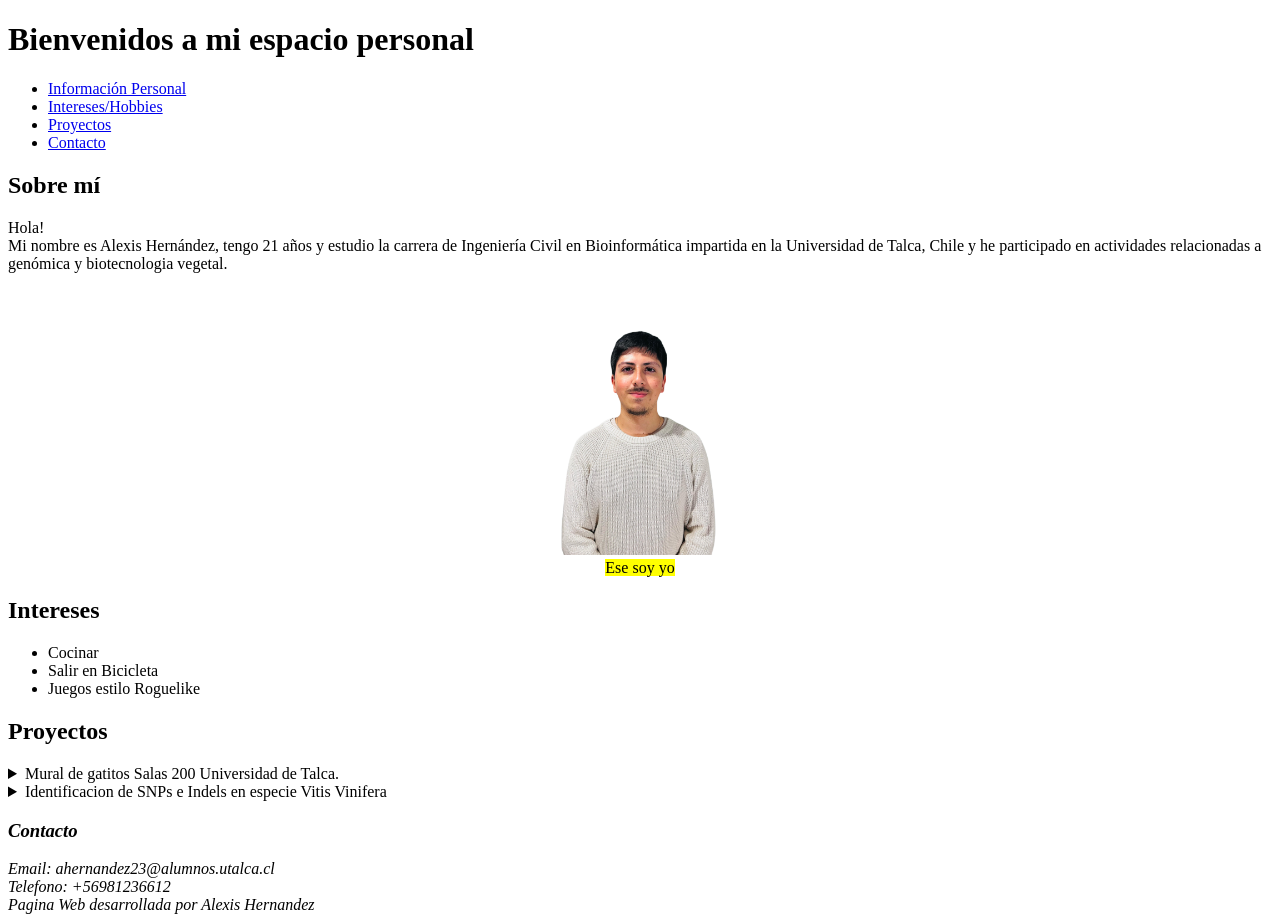
==== index.html @ 67e651df "Se añaden archivosde video y audio, ademas de renombrar el html" ====
<!--Laboratorio 1-->
<!DOCTYPE html>
<html>

<head>
    <meta charset="UTF-8">
    <TItle>Alexis Hernandez - 2023430003</TItle>
</head>

<body>
    <header>
        <h1>Bienvenidos a mi espacio personal</h1>
        <nav>
            <ul>
                <li><a href="#info_personal">Información Personal</a></li>
                <li><a href="#intereses">Intereses/Hobbies</a></li>
                <li><a href="#proyectos">Proyectos</a></li>
                <li><a href="#contacto">Contacto</a></li>
            </ul>
        </nav>
    </header>
    
    <main>
        <article>
            <section id="info_personal">
                <h2>Sobre mí</h2>
                <p>
                    Hola! <br>
                    Mi nombre es Alexis Hernández, tengo 21 años y estudio la carrera de Ingeniería Civil en Bioinformática impartida en la Universidad de Talca, Chile y he participado en actividades relacionadas a genómica y biotecnologia vegetal.

                </p>
                <div style="text-align: center"> 
                    <figure>
                        <img src="images/IMG-20250427-WA0014.jpg" width="200">
                        <figcaption><mark>Ese soy yo</mark></figcaption>
                    </figure>
                </div>            
            </section>

            <section id="intereses">
                <h2>Intereses</h2>

                <ul>
                    <li>Cocinar</li>
                    <li>Salir en Bicicleta</li>
                    <li>Juegos estilo Roguelike</li>
                </ul>

            </section>

            <section id="proyectos">
                <h2>Proyectos</h2>
                <details>
                    <summary>Mural de gatitos Salas 200 Universidad de Talca.</summary>
                    <p>
                        Corresponde a un proyecto socio-científico de colaboración múltiple incluyendo ramas de la ciencia para llevarlo a cabo.
                        <table>
                            <tr>
                                <td>
                                    <figure>
                                        <img src="images/gatitos1.jpeg" width="200">
                                        <figcaption>Mural de Gatos - <time datetime="2025-09-09">Septiembre 2025</time>
                                        </figcaption>
                                    </figure>
                                </td>
                                <td>
                                    <figure>
                                        <img src="" width="200">
                                        <figcaption>Mural de Gatos - <time datetime="2026-03-26">Marzo 2026</time></figcaption>
                                    </figure>
                                </td>
                            </tr>
                        </table>
                    </p>
                </details>

                <details>
                    <summary>Identificacion de SNPs e Indels en especie Vitis Vinifera</summary>
                    
                    <p> Realicé mi pratica sobre identificación de SNPs e Indels asociados a una ruta biosintetica de fenilpropanoides para mejoramiento genético. <br>
                        Progreso del proyecto:
                        <progress value="85" max="100">85%</progress>
                        <span>85% Completado</span>
                    </p>
        <!-- Los elementos video Y audio no tienen soporte a texto alternativo, la solucion mas simple es agregar un parrafo <p> dentro del elemento-->
                        <video controls width="200">
                            <source src="videos/TEM MOLÉCULAS!!!.mp4" type="video/mp4"> 
                            <p>MOLECULAS MOLECULAS</p>
                        </video>
                        <audio controls>
                            <source src="audios/Groove Battle.mp3" type="audio/mp3" >
                            <p>Tom Morello groove battle</p>
                        </audio>
                </details>
                    
            </section>
        </article>
    </main>
    <footer>
        <address id="contacto">
            <h3>Contacto</h3>
            Email: ahernandez23@alumnos.utalca.cl <br>
            Telefono: +56981236612 <br>
            Pagina Web desarrollada por Alexis Hernandez
        </address>
    </footer>
</body>
</html>
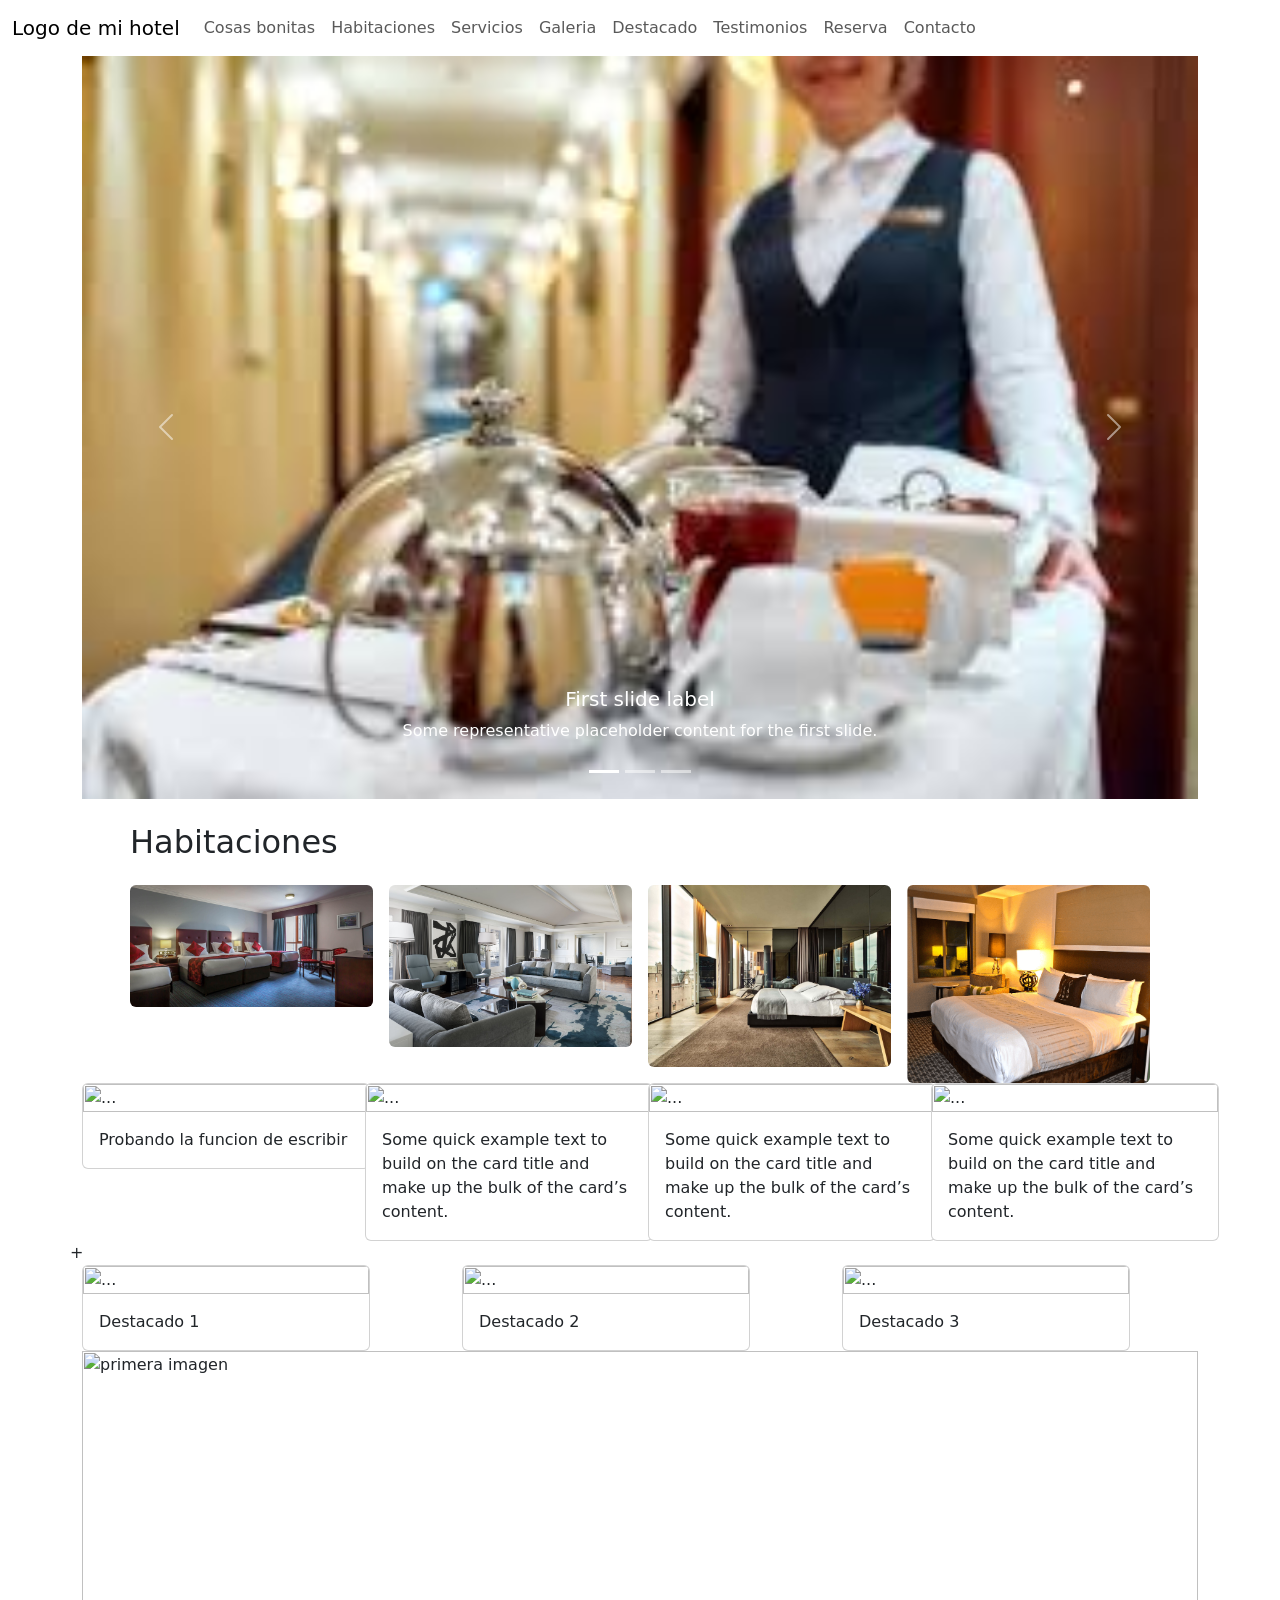
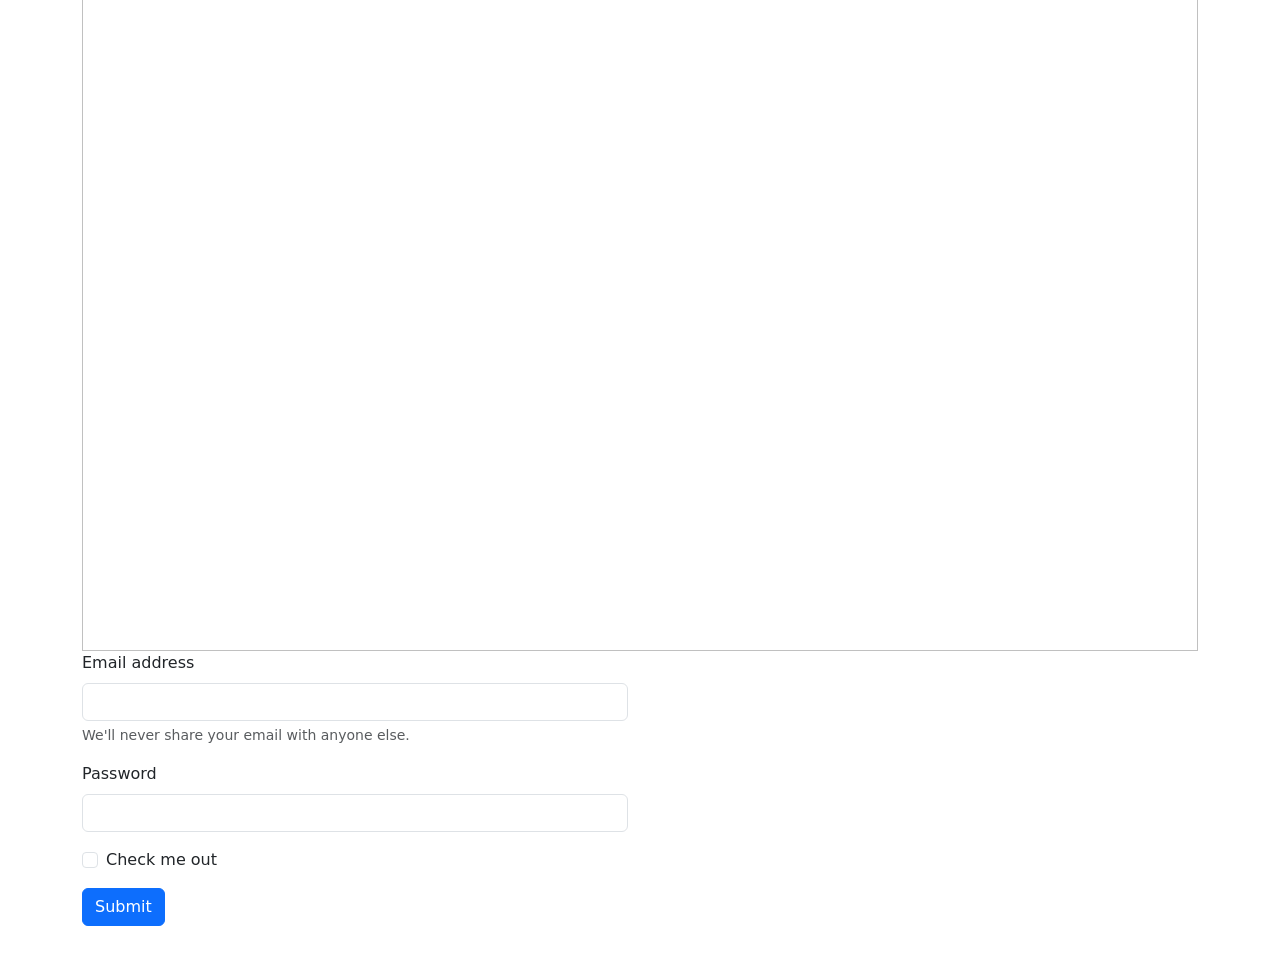
==== commit 888161c1: "se crea el index y adelanto del trabajo" ====
--- a/index.html
+++ b/index.html
@@ -1,108 +1,294 @@
-<!--Laboratorio 1-->
-<!DOCTYPE html>
-<html>
-
+<html lang="en">
 <head>
     <meta charset="UTF-8">
-    <TItle>Alexis Hernandez - 2023430003</TItle>
+    <meta name="viewport" content="width=device-width, initial-scale=1.0">
+    <title>Reserva aqui en ******</title>
+    <link href="https://cdn.jsdelivr.net/npm/bootstrap@5.3.8/dist/css/bootstrap.min.css" rel="stylesheet" integrity="sha384-sRIl4kxILFvY47J16cr9ZwB07vP4J8+LH7qKQnuqkuIAvNWLzeN8tE5YBujZqJLB" crossorigin="anonymous">
+    <!--HACER MI ESTILO CSS AQUI-->
+    <style>  </style>
 </head>
-
 <body>
-    <header>
-        <h1>Bienvenidos a mi espacio personal</h1>
-        <nav>
-            <ul>
-                <li><a href="#info_personal">Información Personal</a></li>
-                <li><a href="#intereses">Intereses/Hobbies</a></li>
-                <li><a href="#proyectos">Proyectos</a></li>
-                <li><a href="#contacto">Contacto</a></li>
-            </ul>
-        </nav>
-    </header>
+    <div class="container-fluid">
+            <!--NavBar-->
+        <div class="row">
+            <nav class="navbar navbar-expand-lg">
+            <div class="container-fluid">
+                <a href="#" class="navbar-brand">Logo de mi hotel</a>
+                <button class="navbar-toggler" data-bs-target="#navbar_collapse" data-bs-toggle="collapse">
+                    <span class="navbar-toggler-icon"></span>
+                </button>
+                <div class="collapse navbar-collapse" id="navbar_collapse">
+                    <div class="navbar-nav">
+                        <a href="#" class="nav-link">Cosas bonitas</a>
+                        <a href="#" class="nav-link">Habitaciones</a>
+                        <a href="#" class="nav-link">Servicios</a>
+                        <a href="#" class="nav-link">Galeria</a>
+                        <a href="#" class="nav-link">Destacado</a>
+                        <a href="#" class="nav-link">Testimonios</a>
+                        <a href="#" class="nav-link">Reserva</a>
+                        <a href="#" class="nav-link">Contacto</a>
+                    </div>
+                </div>
+            </div>
+            </nav>
+        </div>
+    </div>    
+    <!-- Carousel  SE DEBE MODIFICAR LO DE ADENTRO-->
+    <div class="container">
+        <div id="carouselExampleCaptions" class="carousel slide">
+            <div class="carousel-indicators">
+                <button type="button" data-bs-target="#carouselExampleCaptions" data-bs-slide-to="0" class="active" aria-current="true" aria-label="Slide 1"></button>
+                <button type="button" data-bs-target="#carouselExampleCaptions" data-bs-slide-to="1" aria-label="Slide 2"></button>
+                <button type="button" data-bs-target="#carouselExampleCaptions" data-bs-slide-to="2" aria-label="Slide 3"></button>
+            </div>
+            <div class="carousel-inner">
+                <div class="carousel-item active">
+                <img src="images/carousel1.jpg" class="d-block w-100" alt="primera imagen">
+                <div class="carousel-caption d-none d-md-block">
+                    <h5>First slide label</h5>
+                    <p>Some representative placeholder content for the first slide.</p>
+                </div>
+                </div>
+                <div class="carousel-item">
+                <img src="images/carousel2.jpg" class="d-block w-100" alt="segunda imagen">
+                <div class="carousel-caption d-none d-md-block">
+                    <h5>Second slide label</h5>
+                    <p>Some representative placeholder content for the second slide.</p>
+                </div>
+                </div>
+                <div class="carousel-item">
+                <img src="images/carousel3.jpg" class="d-block w-100" alt="tercera imagen">
+                <div class="carousel-caption d-none d-md-block">
+                    <h5>Third slide label</h5>
+                    <p>Some representative placeholder content for the third slide.</p>
+                </div>
+                </div>
+            </div>
+            <button class="carousel-control-prev" type="button" data-bs-target="#carouselExampleCaptions" data-bs-slide="prev">
+                <span class="carousel-control-prev-icon" aria-hidden="true"></span>
+                <span class="visually-hidden">Previous</span>
+            </button>
+            <button class="carousel-control-next" type="button" data-bs-target="#carouselExampleCaptions" data-bs-slide="next">
+                <span class="carousel-control-next-icon" aria-hidden="true"></span>
+                <span class="visually-hidden">Next</span>
+            </button>
+        </div>
+    </div>
+    <!--CARRRUSEL-->
+
+    <!--Habitaciones-->
+    <div class="container">
+        <div class="row mt-4 px-5">
+            <div class="col-12">
+                <div class="mb-4">
+                    <h2>Habitaciones</h2>
+                </div>
+                <!--CADA IMAGEN SE SOMBREARÁ Y APARECERÁ UNA DESCRIPCION DE LA HABITACION JUNTO CON EL BOTON-->
+                <div class="row g-3">
+                    <div class="col-md-3">
+                        <img src="images/hab1.png" class="img-fluid rounded" alt="imagen 1">
+                    </div>
+                    <div class="col-md-3">
+                        <img src="images/hab2.png" class="img-fluid rounded" alt="imagen 2">
+                    </div>
+                    <div class="col-md-3">
+                        <img src="images/hab3.png" class="img-fluid rounded" alt="imagen 3">
+                    </div>
+                    <div class="col-md-3">
+                        <img src="images/hab4.png" class="img-fluid rounded" alt="imagen 4">
+                    </div>
+                </div>
+            </div>
+        </div>
+    </div>
+    <!--Habitaciones-->
+
+
+    <!--Servicios-->
+    <div class="container">
+        <div class="row g-3">
+            <div class="col-md-3">
+                <div class="card" style="width: 18rem;">
+                    <img src="..." class="card-img-top" alt="...">
+                    <div class="card-body">
+                        <p class="card-text">Probando la funcion de escribir</p>
+                    </div>
+                </div>                
+            </div>
+            <div class="col-md-3">
+                <div class="card" style="width: 18rem;">
+                    <img src="..." class="card-img-top" alt="...">
+                    <div class="card-body">
+                        <p class="card-text">Some quick example text to build on the card title and make up the bulk of the card’s content.</p>
+                    </div>
+                </div>                
+            </div>
+            <div class="col-md-3">
+                <div class="card" style="width: 18rem;">
+                    <img src="..." class="card-img-top" alt="...">
+                    <div class="card-body">
+                        <p class="card-text">Some quick example text to build on the card title and make up the bulk of the card’s content.</p>
+                    </div>
+                </div>                
+            </div>
+            <div class="col-md-3">
+                <div class="card" style="width: 18rem;">
+                    <img src="..." class="card-img-top" alt="...">
+                    <div class="card-body">
+                        <p class="card-text">Some quick example text to build on the card title and make up the bulk of the card’s content.</p>
+                    </div>
+                </div>                
+            </div>
+        </div>
+    </div>
+    <!--Servicios-->
+
+
+    <!--Galeria-->
+    <div class="container">
+        <!--primera fila de 4 fotos-->
+        <div class="row">
+            <div class="col-md-3"></div>
+            <div class="col-md-3"></div>
+            <div class="col-md-3"></div>
+            <div class="col-md-3"></div>
+        </div>
+
+        <!--Segunda fila de 4 fotos-->
+        <div class="row">
+            <div class="col-md-3"></div>
+            <div class="col-md-3"></div>
+            <div class="col-md-3"></div>
+            <div class="col-md-3"></div>+
+        </div>    
+    </div>
+    <!--Galeria-->
+
+
+    <!--Destacado-->
+    <div class="container">
+
+        <div class="row">
+            <div class="col-md-4">
+                <div class="card" style="width: 18rem;">
+                    <img src="..." class="card-img-top" alt="...">
+                    <div class="card-body">
+                        <p class="card-text">Destacado 1</p>
+                    </div>
+                </div>   
+            </div>
+            <div class="col-md-4">
+                <div class="card" style="width: 18rem;">
+                    <img src="..." class="card-img-top" alt="...">
+                    <div class="card-body">
+                        <p class="card-text">Destacado 2</p>
+                    </div>
+                </div>   
+            </div>
+            <div class="col-md-4">
+                <div class="card" style="width: 18rem;">
+                    <img src="..." class="card-img-top" alt="...">
+                    <div class="card-body">
+                        <p class="card-text">Destacado 3</p>
+                    </div>
+                </div>   
+            </div>
+        </div>
+    </div>
+    <!--Destacado-->
     
-    <main>
-        <article>
-            <section id="info_personal">
-                <h2>Sobre mí</h2>
-                <p>
-                    Hola! <br>
-                    Mi nombre es Alexis Hernández, tengo 21 años y estudio la carrera de Ingeniería Civil en Bioinformática impartida en la Universidad de Talca, Chile y he participado en actividades relacionadas a genómica y biotecnologia vegetal.
-
-                </p>
-                <div style="text-align: center"> 
-                    <figure>
-                        <img src="images/IMG-20250427-WA0014.jpg" width="200">
-                        <figcaption><mark>Ese soy yo</mark></figcaption>
-                    </figure>
-                </div>            
-            </section>
-
-            <section id="intereses">
-                <h2>Intereses</h2>
-
-                <ul>
-                    <li>Cocinar</li>
-                    <li>Salir en Bicicleta</li>
-                    <li>Juegos estilo Roguelike</li>
-                </ul>
-
-            </section>
-
-            <section id="proyectos">
-                <h2>Proyectos</h2>
-                <details>
-                    <summary>Mural de gatitos Salas 200 Universidad de Talca.</summary>
-                    <p>
-                        Corresponde a un proyecto socio-científico de colaboración múltiple incluyendo ramas de la ciencia para llevarlo a cabo.
-                        <table>
-                            <tr>
-                                <td>
-                                    <figure>
-                                        <img src="images/gatitos1.jpeg" width="200">
-                                        <figcaption>Mural de Gatos - <time datetime="2025-09-09">Septiembre 2025</time>
-                                        </figcaption>
-                                    </figure>
-                                </td>
-                                <td>
-                                    <figure>
-                                        <img src="" width="200">
-                                        <figcaption>Mural de Gatos - <time datetime="2026-03-26">Marzo 2026</time></figcaption>
-                                    </figure>
-                                </td>
-                            </tr>
-                        </table>
-                    </p>
-                </details>
-
-                <details>
-                    <summary>Identificacion de SNPs e Indels en especie Vitis Vinifera</summary>
+
+    <!--Testimonios-->
+        <div class="container">
+            <div id="carouselExampleCaptions2" class="carousel slide">
+                <div class="carousel-indicators">
+                    <button type="button" data-bs-target="#carouselExampleCaptions" data-bs-slide-to="0" class="active" aria-current="true" aria-label="Slide 1"></button>
+                    <button type="button" data-bs-target="#carouselExampleCaptions" data-bs-slide-to="1" aria-label="Slide 2"></button>
+                    <button type="button" data-bs-target="#carouselExampleCaptions" data-bs-slide-to="2" aria-label="Slide 3"></button>
+                </div>
+                <div class="carousel-inner">
+                    <div class="carousel-item active">
+                    <img src="https://placehold.co/600x402" class="d-block w-100" alt="primera imagen">
+                    <div class="carousel-caption d-none d-md-block">
+                        <h5>First slide label</h5>
+                        <p>Some representative placeholder content for the first slide.</p>
+                    </div>
+                    </div>
+                    <div class="carousel-item">
+                    <img src="https://placehold.co/600x400" class="d-block w-100" alt="segunda imagen">
+                    <div class="carousel-caption d-none d-md-block">
+                        <h5>Second slide label</h5>
+                        <p>Some representative placeholder content for the second slide.</p>
+                    </div>
+                    </div>
+                    <div class="carousel-item">
+                    <img src="https://placehold.co/600x401" class="d-block w-100" alt="tercera imagen">
+                    <div class="carousel-caption d-none d-md-block">
+                        <h5>Third slide label</h5>
+                        <p>Some representative placeholder content for the third slide.</p>
+                    </div>
+                    </div>
+                </div>
+                <button class="carousel-control-prev" type="button" data-bs-target="#carouselExampleCaptions2" data-bs-slide="prev">
+                    <span class="carousel-control-prev-icon" aria-hidden="true"></span>
+                    <span class="visually-hidden">Previous</span>
+                </button>
+                <button class="carousel-control-next" type="button" data-bs-target="#carouselExampleCaptions2" data-bs-slide="next">
+                    <span class="carousel-control-next-icon" aria-hidden="true"></span>
+                    <span class="visually-hidden">Next</span>
+                </button>
+            </div>
+        </div>
+    <!--Testimonios-->
+
+    <div class="container">
+        <div class="row">
+            <div class="col-md-6">
+                <!--Formulario-->
+                <form>
+                    <div class="mb-3">
+                        <label for="exampleInputEmail1" class="form-label">Email address</label>
+                        <input type="email" class="form-control" id="exampleInputEmail1" aria-describedby="emailHelp">
+                        <div id="emailHelp" class="form-text">We'll never share your email with anyone else.</div>
+                    </div>
+                    <div class="mb-3">
+                        <label for="exampleInputPassword1" class="form-label">Password</label>
+                        <input type="password" class="form-control" id="exampleInputPassword1">
+                    </div>
+                    <div class="mb-3 form-check">
+                        <input type="checkbox" class="form-check-input" id="exampleCheck1">
+                        <label class="form-check-label" for="exampleCheck1">Check me out</label>
+                    </div>
+                    <button type="submit" class="btn btn-primary">Submit</button>
+                </form>
+                <!--Formulario-->
+                
+            </div>
+            <div class="col-md-6">
+                <!--Añadir imagen-->
+            </div>
+        </div>
+    </div>
+
+    <!--Contacto-->
+    <div class="container">
+        <div class="col-md-6">
+                <address>
                     
-                    <p> Realicé mi pratica sobre identificación de SNPs e Indels asociados a una ruta biosintetica de fenilpropanoides para mejoramiento genético. <br>
-                        Progreso del proyecto:
-                        <progress value="85" max="100">85%</progress>
-                        <span>85% Completado</span>
-                    </p>
-        <!-- Los elementos video Y audio no tienen soporte a texto alternativo, la solucion mas simple es agregar un parrafo <p> dentro del elemento-->
-                        <video controls width="200">
-                            <source src="videos/TEM MOLÉCULAS!!!.mp4" type="video/mp4"> 
-                            <p>MOLECULAS MOLECULAS</p>
-                        </video>
-                        <audio controls>
-                            <source src="audios/Groove Battle.mp3" type="audio/mp3" >
-                            <p>Tom Morello groove battle</p>
-                        </audio>
-                </details>
-                    
-            </section>
-        </article>
-    </main>
-    <footer>
-        <address id="contacto">
-            <h3>Contacto</h3>
-            Email: ahernandez23@alumnos.utalca.cl <br>
-            Telefono: +56981236612 <br>
-            Pagina Web desarrollada por Alexis Hernandez
-        </address>
-    </footer>
+                </address>
+        </div>
+        <div class="col-md-6">
+            <!--Añadir el mapa embebido-->
+        </div>
+    </div>
+    <!--Contacto-->
+
+    <!--Footer-->
+    <div class="container">
+        <footer>
+        </footer>
+    </div>
+    <!--Footer-->
+    <script src="https://cdn.jsdelivr.net/npm/bootstrap@5.3.8/dist/js/bootstrap.bundle.min.js" integrity="sha384-FKyoEForCGlyvwx9Hj09JcYn3nv7wiPVlz7YYwJrWVcXK/BmnVDxM+D2scQbITxI" crossorigin="anonymous"></script>
 </body>
 </html>
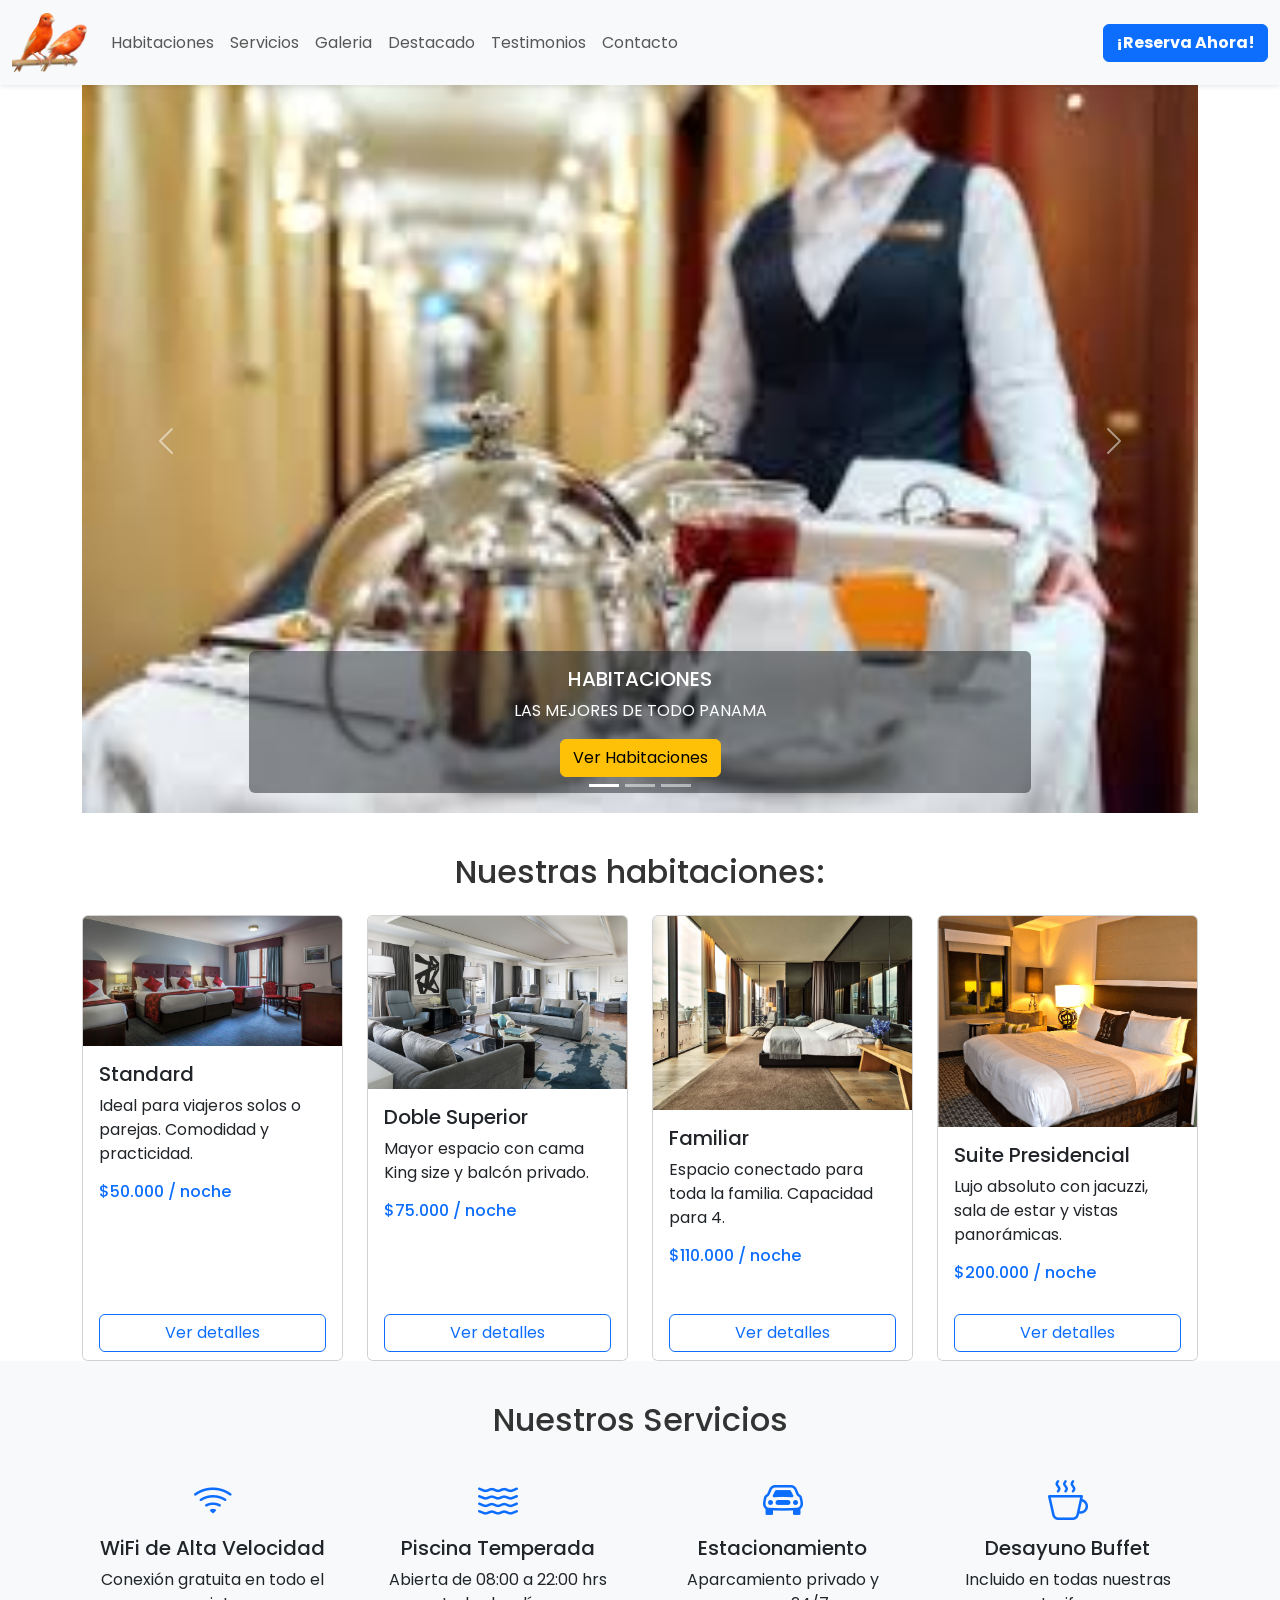
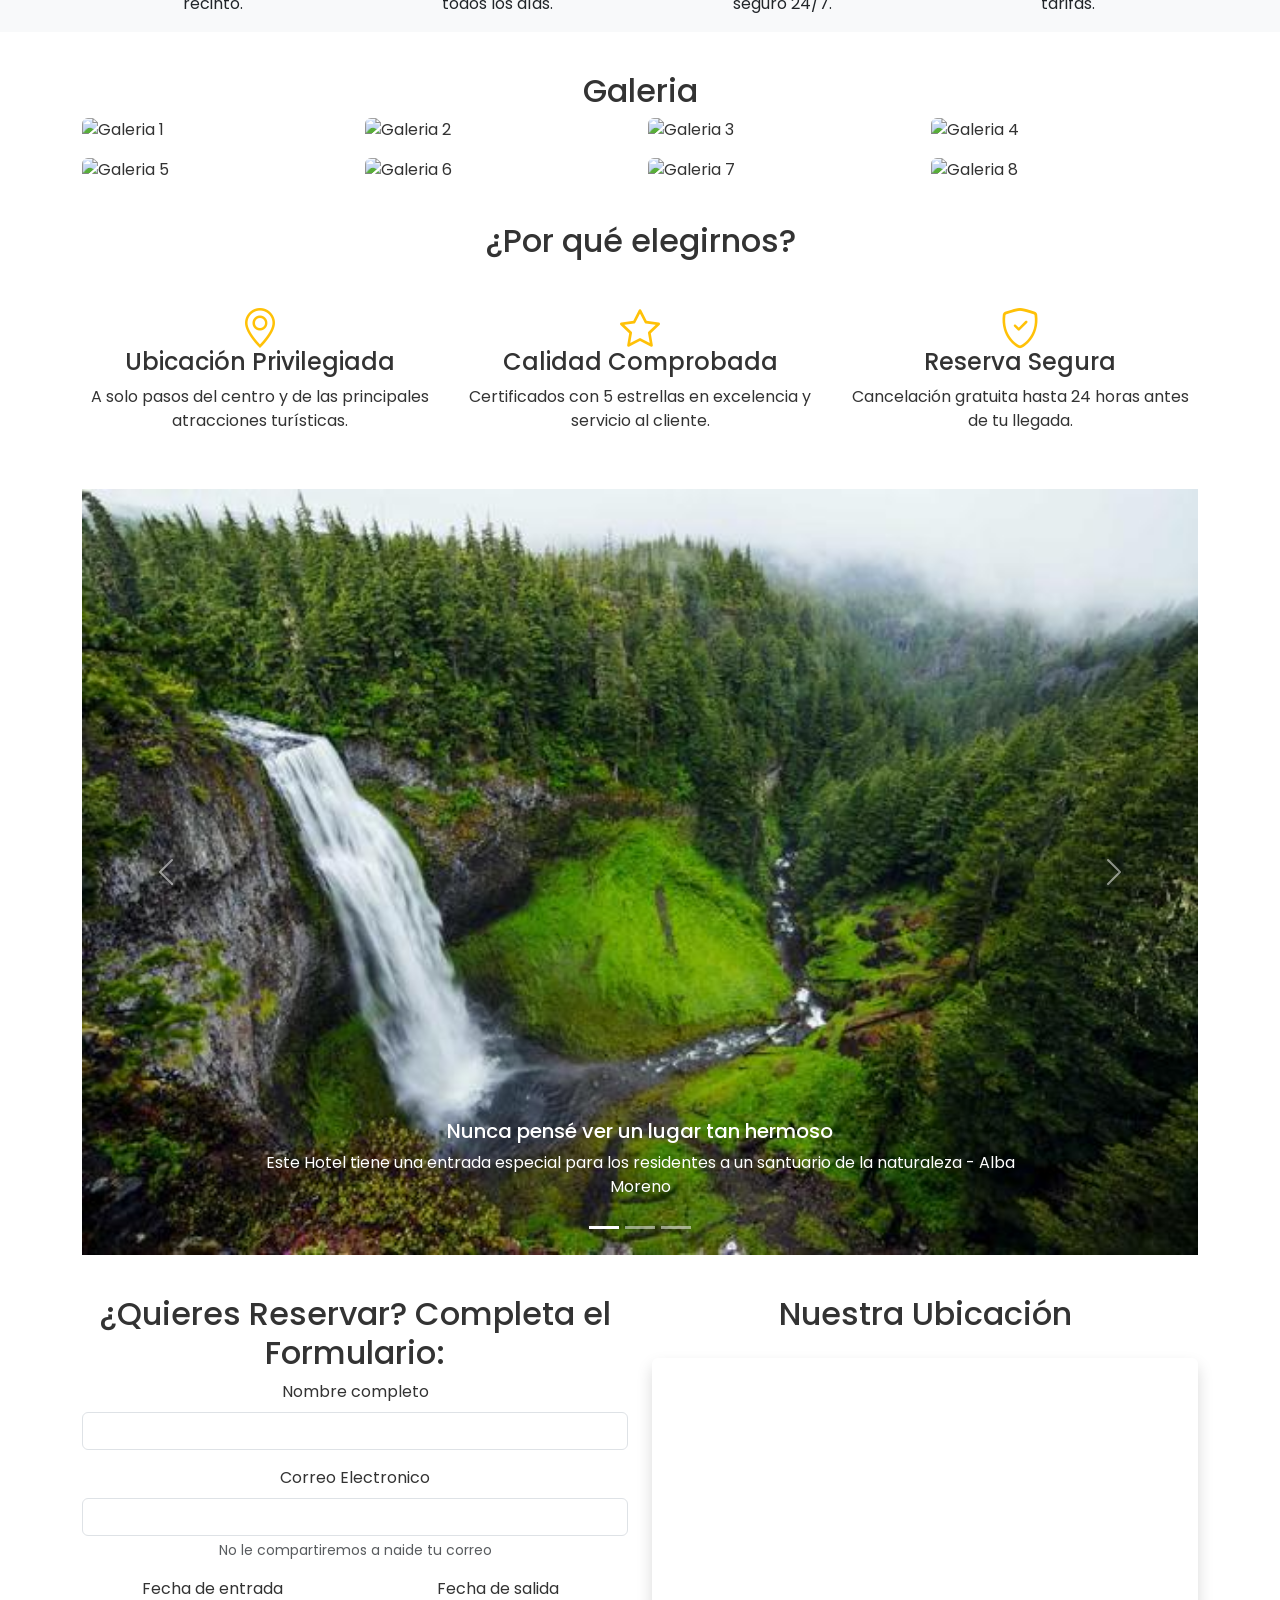
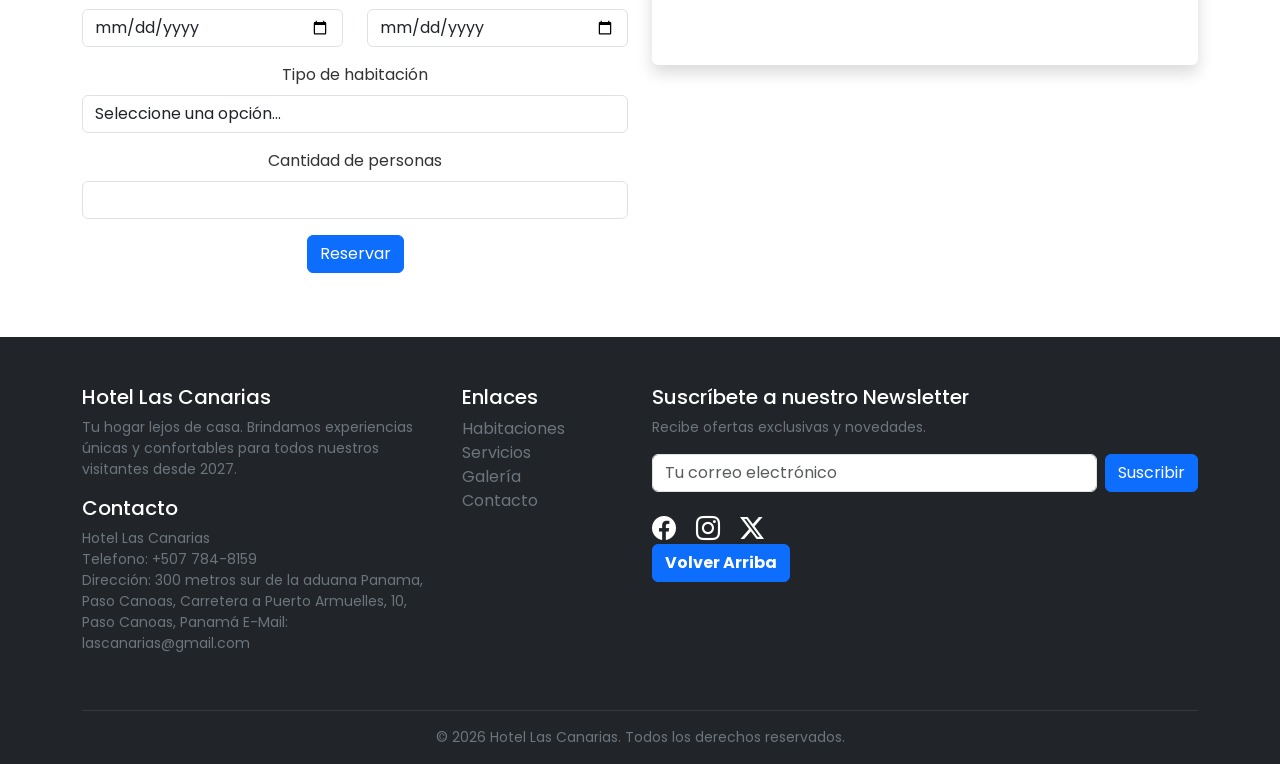
==== commit d5d7698b: "se completa el cuerpo principal de la pagina web" ====
--- a/index.html
+++ b/index.html
@@ -4,291 +4,530 @@
     <meta name="viewport" content="width=device-width, initial-scale=1.0">
     <title>Reserva aqui en ******</title>
     <link href="https://cdn.jsdelivr.net/npm/bootstrap@5.3.8/dist/css/bootstrap.min.css" rel="stylesheet" integrity="sha384-sRIl4kxILFvY47J16cr9ZwB07vP4J8+LH7qKQnuqkuIAvNWLzeN8tE5YBujZqJLB" crossorigin="anonymous">
+    <link rel="stylesheet" href="https://cdn.jsdelivr.net/npm/bootstrap-icons@1.11.3/font/bootstrap-icons.min.css">
+    <link href="https://fonts.googleapis.com/css2?family=Poppins:wght@300;400;500;600;700&display=swap" rel="stylesheet">
     <!--HACER MI ESTILO CSS AQUI-->
-    <style>  </style>
+    <style>  
+        /* Aplicar la fuente a toda la página */
+        body { 
+            padding-top: 70px; 
+            font-family: 'Poppins', sans-serif; 
+            color: #333; /* Un gris muy oscuro suele verse más elegante que el negro puro */
+        }
+
+        /*Separacion para cada seccion*/
+        section {
+            padding-top: 40px;
+        }
+
+        /* para que el carrusel inicial no se mueva */
+        #hero {
+            padding-top: 0;
+        }
+
+        /* lujitos de la galeria */
+        .galeria-img { 
+            transition: transform 0.3s ease; 
+        }
+        .galeria-img:hover { 
+            transform: scale(1.05); 
+            box-shadow: 0 10px 20px rgba(0,0,0,0.3); /* Sombra elegante al pasar el mouse */
+        }
+    </style>
 </head>
 <body>
-    <div class="container-fluid">
-            <!--NavBar-->
-        <div class="row">
-            <nav class="navbar navbar-expand-lg">
-            <div class="container-fluid">
-                <a href="#" class="navbar-brand">Logo de mi hotel</a>
-                <button class="navbar-toggler" data-bs-target="#navbar_collapse" data-bs-toggle="collapse">
-                    <span class="navbar-toggler-icon"></span>
-                </button>
-                <div class="collapse navbar-collapse" id="navbar_collapse">
-                    <div class="navbar-nav">
-                        <a href="#" class="nav-link">Cosas bonitas</a>
-                        <a href="#" class="nav-link">Habitaciones</a>
-                        <a href="#" class="nav-link">Servicios</a>
-                        <a href="#" class="nav-link">Galeria</a>
-                        <a href="#" class="nav-link">Destacado</a>
-                        <a href="#" class="nav-link">Testimonios</a>
-                        <a href="#" class="nav-link">Reserva</a>
-                        <a href="#" class="nav-link">Contacto</a>
-                    </div>
-                </div>
-            </div>
-            </nav>
+    <header>
+        <div class="container-fluid" id="inicio">
+            <div class="row">
+                <nav class="navbar navbar-expand-lg fixed-top bg-light shadow-sm">
+                    <div class="container-fluid">
+                        <a href="#" class="navbar-brand"><img src="images/logo.png" alt="logo" width="75" ></a>
+                        <button class="navbar-toggler" data-bs-target="#navbar_collapse" data-bs-toggle="collapse">
+                            <span class="navbar-toggler-icon"></span>
+                        </button>
+                        <div class="collapse navbar-collapse" id="navbar_collapse">
+                            <div class="navbar-nav me-auto">
+                                <a href="#habitaciones" class="nav-link">Habitaciones</a>
+                                <a href="#servicios" class="nav-link">Servicios</a>
+                                <a href="#galeria" class="nav-link">Galeria</a>
+                                <a href="#destacados" class="nav-link">Destacado</a>
+                                <a href="#testimonios" class="nav-link">Testimonios</a>
+                                <a href="#Contacto" class="nav-link">Contacto</a>
+                            </div>
+                            <div class="d-flex">
+                            <a href="#reserva" class="btn btn-primary fw-bold">¡Reserva Ahora!</a>
+                            </div>
+    
+                        </div>
+                    </div>
+                </nav>
+            </div>
+        </div>    
+    </header>
+
+    <main>
+        <section id="hero">
+            <div class="container">
+                <div id="carouselPrincipal" class="carousel slide" data-bs-ride="carousel">
+                    <div class="carousel-indicators">
+                        <button type="button" data-bs-target="#carouselPrincipal" data-bs-slide-to="0" class="active" aria-current="true" aria-label="Slide 1"></button>
+                        <button type="button" data-bs-target="#carouselPrincipal" data-bs-slide-to="1" aria-label="Slide 2"></button>
+                        <button type="button" data-bs-target="#carouselPrincipal" data-bs-slide-to="2" aria-label="Slide 3"></button>
+                    </div>
+                    <div class="carousel-inner">
+                        <div class="carousel-item active">
+                        <img src="images/carousel1.jpg" class="d-block w-100" alt="primera imagen">
+                        <div class="carousel-caption d-none d-md-block bg-dark bg-opacity-50 rounded p-3">
+                            <h5>HABITACIONES</h5>
+                            <p>LAS MEJORES DE TODO PANAMA</p>
+                            <a href="#habitaciones" class="btn btn-warning">Ver Habitaciones</a>
+                        </div>
+                        </div>
+                        <div class="carousel-item">
+                        <img src="images/carousel2.jpg" class="d-block w-100" alt="segunda imagen">
+                        <div class="carousel-caption d-none d-md-block bg-dark bg-opacity-50 rounded p-3">
+                            <h5>TE ATENDEREMOS COMO UN REY</h5>
+                            <p>TU PIDE Y NOSOTROS TE LO DAMOS (DENTRO DE LO LEGAL)</p>
+                            <a href="#servicios" class="btn btn-warning">Conocer Servicios</a>
+    
+                        </div>
+                        </div>
+                        <div class="carousel-item">
+                        <img src="images/carousel3.jpg" class="d-block w-100" alt="tercera imagen">
+                        <div class="carousel-caption d-none d-md-block bg-dark bg-opacity-50 rounded p-3">
+                            <h5>APURATE</h5>
+                            <p>TENEMOS POCAS UNIDADES PARA RESERVA, HAZLO YA!</p>
+                            <a href="#reserva" class="btn btn-warning">Reservar Habitacion</a>
+                        </div>
+                        </div>
+                    </div>
+                    <button class="carousel-control-prev" type="button" data-bs-target="#carouselPrincipal" data-bs-slide="prev">
+                        <span class="carousel-control-prev-icon" aria-hidden="true"></span>
+                        <span class="visually-hidden">Previous</span>
+                    </button>
+                    <button class="carousel-control-next" type="button" data-bs-target="#carouselPrincipal" data-bs-slide="next">
+                        <span class="carousel-control-next-icon" aria-hidden="true"></span>
+                        <span class="visually-hidden">Next</span>
+                    </button>
+                </div>
+            </div>   
+        </section>
+
+        <section id="habitaciones">
+            <h2 class="text-center mb-4">Nuestras habitaciones:</h2>
+            <div class="container">
+            <div class="row row-cols-1 row-cols-md-2 row-cols-lg-4 g-4">
+                <div class="col">
+                    <div class="card h-100">
+                        <img src="images/hab1.png" class="card-img-top" alt="Habitación Standard">
+                        <div class="card-body">
+                            <h5 class="card-title">Standard</h5>
+                            <p class="card-text">Ideal para viajeros solos o parejas. Comodidad y practicidad.</p>
+                            <h6 class="text-primary">$50.000 / noche</h6>
+                        </div>
+                        <div class="card-footer bg-white border-top-0" >
+                            <button class="btn btn-outline-primary w-100" data-bs-toggle="modal" data-bs-target="#modalHabStandard">Ver detalles</button>
+                        </div>
+                    </div>
+                </div>
+                <div class="col">
+                    <div class="card h-100">
+                        <img src="images/hab2.png" class="card-img-top" alt="Habitación Doble">
+                        <div class="card-body">
+                            <h5 class="card-title">Doble Superior</h5>
+                            <p class="card-text">Mayor espacio con cama King size y balcón privado.</p>
+                            <h6 class="text-primary">$75.000 / noche</h6>
+                        </div>
+                        <div class="card-footer bg-white border-top-0">
+                            <button class="btn btn-outline-primary w-100" data-bs-toggle="modal" data-bs-target="#modalHabDoble">Ver detalles</button>
+                        </div>
+                    </div>
+                </div>
+                <div class="col">
+                    <div class="card h-100">
+                        <img src="images/hab3.png" class="card-img-top" alt="Habitación Familiar">
+                        <div class="card-body">
+                            <h5 class="card-title">Familiar</h5>
+                            <p class="card-text">Espacio conectado para toda la familia. Capacidad para 4.</p>
+                            <h6 class="text-primary">$110.000 / noche</h6>
+                        </div>
+                        <div class="card-footer bg-white border-top-0">
+                            <button class="btn btn-outline-primary w-100" data-bs-toggle="modal" data-bs-target="#modalHabFam">Ver detalles</button>
+                        </div>
+                    </div>
+                </div>
+                <div class="col">
+                    <div class="card h-100">
+                        <img src="images/hab4.png" class="card-img-top" alt="Suite Presidencial">
+                        <div class="card-body">
+                            <h5 class="card-title">Suite Presidencial</h5>
+                            <p class="card-text">Lujo absoluto con jacuzzi, sala de estar y vistas panorámicas.</p>
+                            <h6 class="text-primary">$200.000 / noche</h6>
+                        </div>
+                        <div class="card-footer bg-white border-top-0">
+                            <button class="btn btn-outline-primary w-100" data-bs-toggle="modal" data-bs-target="#modalHabPresi">Ver detalles</button>
+                        </div>
+                    </div>
+                </div>
+            </div>
+        </section>
+    
+        <section id="servicios" class="bg-light">
+            <div class="container">
+                <h2 class="text-center mb-4">Nuestros Servicios</h2>
+                <div class="row g-4 text-center">
+                    <div class="col-md-3">
+                        <div class="card h-100 border-0 bg-transparent">
+                            <div class="card-body">
+                                <i class="bi bi-wifi fs-1 text-primary"></i>
+                                <h5 class="card-title mt-3">WiFi de Alta Velocidad</h5>
+                                <p class="card-text">Conexión gratuita en todo el recinto.</p>
+                            </div>
+                        </div>                
+                    </div>
+                    <div class="col-md-3">
+                        <div class="card h-100 border-0 bg-transparent">
+                            <div class="card-body">
+                                <i class="bi bi-water fs-1 text-primary"></i>
+                                <h5 class="card-title mt-3">Piscina Temperada</h5>
+                                <p class="card-text">Abierta de 08:00 a 22:00 hrs todos los días.</p>
+                            </div>
+                        </div>                
+                    </div>
+                    <div class="col-md-3">
+                        <div class="card h-100 border-0 bg-transparent">
+                            <div class="card-body">
+                                <i class="bi bi-car-front fs-1 text-primary"></i>
+                                <h5 class="card-title mt-3">Estacionamiento</h5>
+                                <p class="card-text">Aparcamiento privado y seguro 24/7.</p>
+                            </div>
+                        </div>                
+                    </div>
+                    <div class="col-md-3">
+                        <div class="card h-100 border-0 bg-transparent">
+                            <div class="card-body">
+                                <i class="bi bi-cup-hot fs-1 text-primary"></i>
+                                <h5 class="card-title mt-3">Desayuno Buffet</h5>
+                                <p class="card-text">Incluido en todas nuestras tarifas.</p>
+                            </div>
+                        </div>                
+                    </div>
+                </div>
+            </div>
+        </section>
+    
+    
+        <section id="galeria" class="container">
+            <h2 class="text-center">Galeria</h2>
+            <div class="row row-cols-2 row-cols-md-4 g-3">
+                <div class="col overflow-hidden">
+                    <img src="https://picsum.photos/400/400" class="img-fluid rounded galeria-img" alt="Galeria 1">
+                </div>
+                <div class="col overflow-hidden">
+                    <img src="https://picsum.photos/400/401" class="img-fluid rounded galeria-img" alt="Galeria 2">
+                </div>
+                <div class="col overflow-hidden">
+                    <img src="https://picsum.photos/400/402" class="img-fluid rounded galeria-img" alt="Galeria 3">
+                </div>
+                <div class="col overflow-hidden">
+                    <img src="https://picsum.photos/400/403" class="img-fluid rounded galeria-img" alt="Galeria 4">
+                </div>
+                <div class="col overflow-hidden">
+                    <img src="https://picsum.photos/400/404" class="img-fluid rounded galeria-img" alt="Galeria 5">
+                </div>
+                <div class="col overflow-hidden">
+                    <img src="https://picsum.photos/400/405" class="img-fluid rounded galeria-img" alt="Galeria 6">
+                </div>
+                <div class="col overflow-hidden">
+                    <img src="https://picsum.photos/400/406" class="img-fluid rounded galeria-img" alt="Galeria 7">
+                </div>
+                <div class="col overflow-hidden">
+                    <img src="https://picsum.photos/400/407" class="img-fluid rounded galeria-img" alt="Galeria 8">
+                </div>
+                
+            </div>
+        </section>
+    
+        <section id="destacados" >
+            <div class="container text-center">
+                <h2 class="mb-5">¿Por qué elegirnos?</h2>
+                <div class="row g-4">
+                    <div class="col-md-4">
+                        <i class="bi bi-geo-alt fs-1 text-warning mb-3"></i>
+                        <h4>Ubicación Privilegiada</h4>
+                        <p>A solo pasos del centro y de las principales atracciones turísticas.</p>
+                    </div>
+                    <div class="col-md-4">
+                        <i class="bi bi-star fs-1 text-warning mb-3"></i>
+                        <h4>Calidad Comprobada</h4>
+                        <p>Certificados con 5 estrellas en excelencia y servicio al cliente.</p>
+                    </div>
+                    <div class="col-md-4">
+                        <i class="bi bi-shield-check fs-1 text-warning mb-3"></i>
+                        <h4>Reserva Segura</h4>
+                        <p>Cancelación gratuita hasta 24 horas antes de tu llegada.</p>
+                    </div>
+                </div>
+            </div>
+        </section>
+        
+        <section id="testimonios">
+                <div class="container">
+                    <div id="carouselExampleCaptions2" class="carousel slide">
+                        <div class="carousel-indicators">
+                            <button type="button" data-bs-target="#carouselExampleCaptions2" data-bs-slide-to="0" class="active" aria-current="true" aria-label="Slide 1"></button>
+                            <button type="button" data-bs-target="#carouselExampleCaptions2" data-bs-slide-to="1" aria-label="Slide 2"></button>
+                            <button type="button" data-bs-target="#carouselExampleCaptions2" data-bs-slide-to="2" aria-label="Slide 3"></button>
+                        </div>
+                        <div class="carousel-inner">
+                            <div class="carousel-item active">
+                            <img src="images/testimonio 1.jpg" class="d-block w-100" alt="primera imagen">
+                            <div class="carousel-caption d-none d-md-block">
+                                <h5>Nunca pensé ver un lugar tan hermoso</h5>
+                                <p>Este Hotel tiene una entrada especial para los residentes a un santuario de la naturaleza - Alba Moreno</p>
+                            </div>
+                            </div>
+                            <div class="carousel-item">
+                            <img src="images/testimonio 2.jpg" class="d-block w-100" alt="segunda imagen">
+                            <div class="carousel-caption d-none d-md-block">
+                                <h5>Las flores del Hotel</h5>
+                                <p>Tienen unas hermosas petunias que decoran y ambientan las areas comunes del hotel, le dan la onda al lugar - Señorita miel</p>
+                            </div>
+                            </div>
+                            <div class="carousel-item">
+                            <img src="images/testomonio 3.jpg" class="d-block w-100" alt="tercera imagen">
+                            <div class="carousel-caption d-none d-md-block">
+                                <h5>Miren mi ruana</h5>
+                                <p>me compre esta afuera del hotel, está bellisima - Sandra Block</p>
+                            </div>
+                            </div>
+                        </div>
+                        <button class="carousel-control-prev" type="button" data-bs-target="#carouselExampleCaptions2" data-bs-slide="prev">
+                            <span class="carousel-control-prev-icon" aria-hidden="true"></span>
+                            <span class="visually-hidden">Previous</span>
+                        </button>
+                        <button class="carousel-control-next" type="button" data-bs-target="#carouselExampleCaptions2" data-bs-slide="next">
+                            <span class="carousel-control-next-icon" aria-hidden="true"></span>
+                            <span class="visually-hidden">Next</span>
+                        </button>
+                    </div>
+                </div>
+        </section>
+
+        <section id="reserva">
+            <div class="container">
+                <div class="row">
+                    <div class="col-md-6 text-center">
+                        <h2>¿Quieres Reservar? Completa el Formulario:</h2>
+                        <form>
+                            <div class="mb-3">
+                                <label for="inputNombre" class="form-label">Nombre completo</label>
+                                <input type="text" class="form-control" id="inputNombre" required>
+                            </div>
+    
+                            <div class="mb-3">
+                                <label for="inputEmail" class="form-label ">Correo Electronico</label>
+                                <input type="email" class="form-control" id="inputEmail" aria-describedby="emailHelp" required>
+                                <div id="emailHelp" class="form-text">No le compartiremos a naide tu correo</div>
+                            </div>
+    
+                            <div class="row">
+                                <div class="col-md-6 mb-3">
+                                    <label for="inputFechaEntrada" class="form-label">Fecha de entrada</label>
+                                    <input type="date" class="form-control" id="inputFechaEntrada" required>
+                                </div>
+                                <div class="col-md-6 mb-3">
+                                    <label for="inputFechaSalida" class="form-label">Fecha de salida</label>
+                                    <input type="date" class="form-control" id="inputFechaSalida" required>
+                                </div>
+                            </div>
+    
+                            <div class="mb-3">
+                                <label for="selectHabitacion" class="form-label">Tipo de habitación</label>
+                                <select class="form-control" id="selectHabitacion" required>
+                                    <option value="" disabled selected>Seleccione una opción...</option>
+                                    <option value="standard">Standard</option>
+                                    <option value="doble">Doble Superior</option>
+                                    <option value="familiar">Familiar</option>
+                                    <option value="suite">Suite Presidencial</option>
+                                </select>
+                            </div>
+    
+                            <div class="mb-3">
+                                <label for="inputPersonas" class="form-label">Cantidad de personas</label>
+                                <input type="number" class="form-control" id="inputPersonas" min="1" max="10" required>
+                            </div>
+    
+                            <button type="submit" class="btn btn-primary">Reservar</button>
+                        </form>                     
+                    </div>
+                    <div class="col-md-6">
+                        <h2 class="mb-4 text-center">Nuestra Ubicación</h2>
+                        <div class="ratio ratio-16x9 shadow rounded overflow-hidden">
+                            <iframe 
+                                src="https://www.google.com/maps/embed?pb=!1m18!1m12!1m3!1d16161532.047763996!2d-102.34877794999997!3d8.5297823!2m3!1f0!2f0!3f0!3m2!1i1024!2i768!4f13.1!3m3!1m2!1s0x8fa5ac3ddf462879%3A0x714d9a11e01080de!2sHotel%20Residencial%20Las%20Canarias!5e0!3m2!1ses-419!2scl!4v1776904272022!5m2!1ses-419!2scl" 
+                                style="border:0;" 
+                                allowfullscreen="" 
+                                loading="lazy">
+                            </iframe>
+                        </div>
+                    </div>
+                </div>
+            </div>
+        </section>
+    
+    </main>
+
+
+     <footer class="bg-dark text-white pt-5 pb-3 mt-5" id="Contacto">
+        <div class="container">
+            <div class="row">
+                <div class="col-md-4 mb-4">
+                    <h5>Hotel Las Canarias</h5>
+                    <p class="small text-secondary">Tu hogar lejos de casa. Brindamos experiencias únicas y confortables para todos nuestros visitantes desde 2027.</p>
+                    <h5>Contacto</h5>
+                    <address class="small text-secondary">
+                        Hotel Las Canarias <br>
+                        Telefono: +507 784-8159 <br>
+                        Dirección: 300 metros sur de la aduana Panama, Paso Canoas, Carretera a Puerto Armuelles, 10, Paso Canoas, Panamá
+                        E-Mail: lascanarias@gmail.com
+                    </address>
+                </div>
+                <div class="col-md-2 mb-4">
+                    <h5>Enlaces</h5>
+                    <ul class="list-unstyled">
+                        <li><a href="#habitaciones" class="text-secondary text-decoration-none">Habitaciones</a></li>
+                        <li><a href="#servicios" class="text-secondary text-decoration-none">Servicios</a></li>
+                        <li><a href="#galeria" class="text-secondary text-decoration-none">Galería</a></li>
+                        <li><a href="#contacto" class="text-secondary text-decoration-none">Contacto</a></li>
+                    </ul>
+                </div>
+                <div class="col-md-6 mb-4">
+                    <h5>Suscríbete a nuestro Newsletter</h5>
+                    <p class="small text-secondary">Recibe ofertas exclusivas y novedades.</p>
+                    <form class="d-flex mb-3">
+                        <input type="email" class="form-control me-2" placeholder="Tu correo electrónico" required>
+                        <button class="btn btn-primary" type="submit">Suscribir</button>
+                    </form>
+                    <div class="mt-4">
+                        <a href="#" class="text-white me-3 fs-4"><i class="bi bi-facebook"></i></a>
+                        <a href="#" class="text-white me-3 fs-4"><i class="bi bi-instagram"></i></a>
+                        <a href="#" class="text-white fs-4"><i class="bi bi-twitter-x"></i></a>
+                    </div>
+                    <div class="d-flex">
+                    <a href="#inicio" class="btn btn-primary fw-bold">Volver Arriba</a>
+                    </div>
+                </div>
+            </div>
+            <hr class="border-secondary">
+            <div class="text-center small text-secondary">
+                &copy; 2026 Hotel Las Canarias. Todos los derechos reservados.
+            </div>
         </div>
-    </div>    
-    <!-- Carousel  SE DEBE MODIFICAR LO DE ADENTRO-->
-    <div class="container">
-        <div id="carouselExampleCaptions" class="carousel slide">
-            <div class="carousel-indicators">
-                <button type="button" data-bs-target="#carouselExampleCaptions" data-bs-slide-to="0" class="active" aria-current="true" aria-label="Slide 1"></button>
-                <button type="button" data-bs-target="#carouselExampleCaptions" data-bs-slide-to="1" aria-label="Slide 2"></button>
-                <button type="button" data-bs-target="#carouselExampleCaptions" data-bs-slide-to="2" aria-label="Slide 3"></button>
-            </div>
-            <div class="carousel-inner">
-                <div class="carousel-item active">
-                <img src="images/carousel1.jpg" class="d-block w-100" alt="primera imagen">
-                <div class="carousel-caption d-none d-md-block">
-                    <h5>First slide label</h5>
-                    <p>Some representative placeholder content for the first slide.</p>
-                </div>
-                </div>
-                <div class="carousel-item">
-                <img src="images/carousel2.jpg" class="d-block w-100" alt="segunda imagen">
-                <div class="carousel-caption d-none d-md-block">
-                    <h5>Second slide label</h5>
-                    <p>Some representative placeholder content for the second slide.</p>
-                </div>
-                </div>
-                <div class="carousel-item">
-                <img src="images/carousel3.jpg" class="d-block w-100" alt="tercera imagen">
-                <div class="carousel-caption d-none d-md-block">
-                    <h5>Third slide label</h5>
-                    <p>Some representative placeholder content for the third slide.</p>
-                </div>
-                </div>
-            </div>
-            <button class="carousel-control-prev" type="button" data-bs-target="#carouselExampleCaptions" data-bs-slide="prev">
-                <span class="carousel-control-prev-icon" aria-hidden="true"></span>
-                <span class="visually-hidden">Previous</span>
-            </button>
-            <button class="carousel-control-next" type="button" data-bs-target="#carouselExampleCaptions" data-bs-slide="next">
-                <span class="carousel-control-next-icon" aria-hidden="true"></span>
-                <span class="visually-hidden">Next</span>
-            </button>
+    </footer>
+
+    <div class="modal fade" id="modalHabStandard" tabindex="-1" aria-labelledby="modalHabStandard" aria-hidden="true">
+        <div class="modal-dialog modal-dialog-centered">
+            <div class="modal-content">
+                <div class="modal-header">
+                    <h5 class="modal-title" id="modalStandardLabel">Detalles: Habitación Standard</h5>
+                    <button type="button" class="btn-close" data-bs-dismiss="modal" aria-label="Close"></button>
+                </div>
+                <div class="modal-body">
+                    <img src="images/hab1.png" class="img-fluid rounded mb-3" alt="Habitación Standard">
+                    <p>Nuestra habitación Standard ofrece un ambiente acogedor y funcional, perfecto para estancias de negocios o escapadas rápidas.</p>
+                    <ul>
+                        <li><i class="bi bi-check-circle text-success"></i> 2 Camas Queen Size</li>
+                        <li><i class="bi bi-check-circle text-success"></i> Escritorios de trabajo</li>
+                        <li><i class="bi bi-check-circle text-success"></i> Aire acondicionado</li>
+                        <li><i class="bi bi-check-circle text-success"></i> 2 Cajas de seguridad</li>
+                    </ul>
+                    <h6 class="text-primary fw-bold">Precio: $50.000 / noche</h6>
+                </div>
+                <div class="modal-footer">
+                    <button type="button" class="btn btn-secondary" data-bs-dismiss="modal">Cerrar</button>
+                    <a href="#reserva" class="btn btn-primary" data-bs-dismiss="modal">Reservar ahora</a>
+                </div>
+            </div>
         </div>
     </div>
-    <!--CARRRUSEL-->
-
-    <!--Habitaciones-->
-    <div class="container">
-        <div class="row mt-4 px-5">
-            <div class="col-12">
-                <div class="mb-4">
-                    <h2>Habitaciones</h2>
-                </div>
-                <!--CADA IMAGEN SE SOMBREARÁ Y APARECERÁ UNA DESCRIPCION DE LA HABITACION JUNTO CON EL BOTON-->
-                <div class="row g-3">
-                    <div class="col-md-3">
-                        <img src="images/hab1.png" class="img-fluid rounded" alt="imagen 1">
-                    </div>
-                    <div class="col-md-3">
-                        <img src="images/hab2.png" class="img-fluid rounded" alt="imagen 2">
-                    </div>
-                    <div class="col-md-3">
-                        <img src="images/hab3.png" class="img-fluid rounded" alt="imagen 3">
-                    </div>
-                    <div class="col-md-3">
-                        <img src="images/hab4.png" class="img-fluid rounded" alt="imagen 4">
-                    </div>
+
+    <div class="modal fade" id="modalHabDoble" tabindex="-1" aria-labelledby="modalHabDoble" aria-hidden="true">
+        <div class="modal-dialog modal-dialog-centered">
+            <div class="modal-content">
+                <div class="modal-header">
+                    <h5 class="modal-title" id="modalStandardLabel">Detalles: Habitación Doble</h5>
+                    <button type="button" class="btn-close" data-bs-dismiss="modal" aria-label="Close"></button>
+                </div>
+                <div class="modal-body">
+                    <img src="images/hab2.png" class="img-fluid rounded mb-3" alt="Habitación Standard">
+                    <p>Nuestra habitación Doble ofrece un ambiente acogedor y funcional, perfecto para esos amigos que quieren compartir todo.</p>
+                    <ul>
+                        <li><i class="bi bi-check-circle text-success"></i> 2 Camas Queen Size</li>
+                        <li><i class="bi bi-check-circle text-success"></i> Escritorios de trabajo</li>
+                        <li><i class="bi bi-check-circle text-success"></i> Aire acondicionado</li>
+                        <li><i class="bi bi-check-circle text-success"></i> 2 Cajas de seguridad</li>
+                    </ul>
+                    <h6 class="text-primary fw-bold">Precio: $75.000 / noche</h6>
+                </div>
+                <div class="modal-footer">
+                    <button type="button" class="btn btn-secondary" data-bs-dismiss="modal">Cerrar</button>
+                    <a href="#reserva" class="btn btn-primary" data-bs-dismiss="modal">Reservar ahora</a>
                 </div>
             </div>
         </div>
     </div>
-    <!--Habitaciones-->
-
-
-    <!--Servicios-->
-    <div class="container">
-        <div class="row g-3">
-            <div class="col-md-3">
-                <div class="card" style="width: 18rem;">
-                    <img src="..." class="card-img-top" alt="...">
-                    <div class="card-body">
-                        <p class="card-text">Probando la funcion de escribir</p>
-                    </div>
-                </div>                
-            </div>
-            <div class="col-md-3">
-                <div class="card" style="width: 18rem;">
-                    <img src="..." class="card-img-top" alt="...">
-                    <div class="card-body">
-                        <p class="card-text">Some quick example text to build on the card title and make up the bulk of the card’s content.</p>
-                    </div>
-                </div>                
-            </div>
-            <div class="col-md-3">
-                <div class="card" style="width: 18rem;">
-                    <img src="..." class="card-img-top" alt="...">
-                    <div class="card-body">
-                        <p class="card-text">Some quick example text to build on the card title and make up the bulk of the card’s content.</p>
-                    </div>
-                </div>                
-            </div>
-            <div class="col-md-3">
-                <div class="card" style="width: 18rem;">
-                    <img src="..." class="card-img-top" alt="...">
-                    <div class="card-body">
-                        <p class="card-text">Some quick example text to build on the card title and make up the bulk of the card’s content.</p>
-                    </div>
-                </div>                
+    <div class="modal fade" id="modalHabFam" tabindex="-1" aria-labelledby="modalHabFam" aria-hidden="true">
+        <div class="modal-dialog modal-dialog-centered">
+            <div class="modal-content">
+                <div class="modal-header">
+                    <h5 class="modal-title" id="modalStandardLabel">Detalles: Habitación Familiar</h5>
+                    <button type="button" class="btn-close" data-bs-dismiss="modal" aria-label="Close"></button>
+                </div>
+                <div class="modal-body">
+                    <img src="images/hab3.png" class="img-fluid rounded mb-3" alt="Habitación Standard">
+                    <p>Nuestra habitación Familiar ofrece un ambiente acogedor y funcional, perfecto si desean salir con sus hijos a un lugar maravilloso.</p>
+                    <ul>
+                        <li><i class="bi bi-check-circle text-success"></i> 2 Camas King Size</li>
+                        <li><i class="bi bi-check-circle text-success"></i> Terraza</li>
+                        <li><i class="bi bi-check-circle text-success"></i> Aire acondicionado</li>
+                        <li><i class="bi bi-check-circle text-success"></i> Jardin de Niños para que los padres disfruten</li>
+                    </ul>
+                    <h6 class="text-primary fw-bold">Precio: $150.000 / noche</h6>
+                </div>
+                <div class="modal-footer">
+                    <button type="button" class="btn btn-secondary" data-bs-dismiss="modal">Cerrar</button>
+                    <a href="#reserva" class="btn btn-primary" data-bs-dismiss="modal">Reservar ahora</a>
+                </div>
             </div>
         </div>
     </div>
-    <!--Servicios-->
-
-
-    <!--Galeria-->
-    <div class="container">
-        <!--primera fila de 4 fotos-->
-        <div class="row">
-            <div class="col-md-3"></div>
-            <div class="col-md-3"></div>
-            <div class="col-md-3"></div>
-            <div class="col-md-3"></div>
-        </div>
-
-        <!--Segunda fila de 4 fotos-->
-        <div class="row">
-            <div class="col-md-3"></div>
-            <div class="col-md-3"></div>
-            <div class="col-md-3"></div>
-            <div class="col-md-3"></div>+
-        </div>    
-    </div>
-    <!--Galeria-->
-
-
-    <!--Destacado-->
-    <div class="container">
-
-        <div class="row">
-            <div class="col-md-4">
-                <div class="card" style="width: 18rem;">
-                    <img src="..." class="card-img-top" alt="...">
-                    <div class="card-body">
-                        <p class="card-text">Destacado 1</p>
-                    </div>
-                </div>   
-            </div>
-            <div class="col-md-4">
-                <div class="card" style="width: 18rem;">
-                    <img src="..." class="card-img-top" alt="...">
-                    <div class="card-body">
-                        <p class="card-text">Destacado 2</p>
-                    </div>
-                </div>   
-            </div>
-            <div class="col-md-4">
-                <div class="card" style="width: 18rem;">
-                    <img src="..." class="card-img-top" alt="...">
-                    <div class="card-body">
-                        <p class="card-text">Destacado 3</p>
-                    </div>
-                </div>   
+    <div class="modal fade" id="modalHabPresi" tabindex="-1" aria-labelledby="modalHabPresi" aria-hidden="true">
+        <div class="modal-dialog modal-dialog-centered">
+            <div class="modal-content">
+                <div class="modal-header">
+                    <h5 class="modal-title" id="modalStandardLabel">Detalles: Habitación Presidencial</h5>
+                    <button type="button" class="btn-close" data-bs-dismiss="modal" aria-label="Close"></button>
+                </div>
+                <div class="modal-body">
+                    <img src="images/hab4.png" class="img-fluid rounded mb-3" alt="Habitación Standard">
+                    <p>Nuestra habitación Presidencial ofrece un ambiente acogedor y funcional, TIENE UNA COMPU GAMER.</p>
+                    <ul>
+                        <li><i class="bi bi-check-circle text-success"></i> 1 Camas Queen Size</li>
+                        <li><i class="bi bi-check-circle text-success"></i> Escritorio para Streaming</li>
+                        <li><i class="bi bi-check-circle text-success"></i> Internet 1000Gbps</li>
+                        <li><i class="bi bi-check-circle text-success"></i> Aire acondicionado</li>
+                        <li><i class="bi bi-check-circle text-success"></i> Ambiente de Luces LED</li>
+                    </ul>
+                    <h6 class="text-primary fw-bold">Precio: $999.999 / noche</h6>
+                </div>
+                <div class="modal-footer">
+                    <button type="button" class="btn btn-secondary" data-bs-dismiss="modal">Cerrar</button>
+                    <a href="#reserva" class="btn btn-primary" data-bs-dismiss="modal">Reservar ahora</a>
+                </div>
             </div>
         </div>
     </div>
-    <!--Destacado-->
-    
-
-    <!--Testimonios-->
-        <div class="container">
-            <div id="carouselExampleCaptions2" class="carousel slide">
-                <div class="carousel-indicators">
-                    <button type="button" data-bs-target="#carouselExampleCaptions" data-bs-slide-to="0" class="active" aria-current="true" aria-label="Slide 1"></button>
-                    <button type="button" data-bs-target="#carouselExampleCaptions" data-bs-slide-to="1" aria-label="Slide 2"></button>
-                    <button type="button" data-bs-target="#carouselExampleCaptions" data-bs-slide-to="2" aria-label="Slide 3"></button>
-                </div>
-                <div class="carousel-inner">
-                    <div class="carousel-item active">
-                    <img src="https://placehold.co/600x402" class="d-block w-100" alt="primera imagen">
-                    <div class="carousel-caption d-none d-md-block">
-                        <h5>First slide label</h5>
-                        <p>Some representative placeholder content for the first slide.</p>
-                    </div>
-                    </div>
-                    <div class="carousel-item">
-                    <img src="https://placehold.co/600x400" class="d-block w-100" alt="segunda imagen">
-                    <div class="carousel-caption d-none d-md-block">
-                        <h5>Second slide label</h5>
-                        <p>Some representative placeholder content for the second slide.</p>
-                    </div>
-                    </div>
-                    <div class="carousel-item">
-                    <img src="https://placehold.co/600x401" class="d-block w-100" alt="tercera imagen">
-                    <div class="carousel-caption d-none d-md-block">
-                        <h5>Third slide label</h5>
-                        <p>Some representative placeholder content for the third slide.</p>
-                    </div>
-                    </div>
-                </div>
-                <button class="carousel-control-prev" type="button" data-bs-target="#carouselExampleCaptions2" data-bs-slide="prev">
-                    <span class="carousel-control-prev-icon" aria-hidden="true"></span>
-                    <span class="visually-hidden">Previous</span>
-                </button>
-                <button class="carousel-control-next" type="button" data-bs-target="#carouselExampleCaptions2" data-bs-slide="next">
-                    <span class="carousel-control-next-icon" aria-hidden="true"></span>
-                    <span class="visually-hidden">Next</span>
-                </button>
-            </div>
-        </div>
-    <!--Testimonios-->
-
-    <div class="container">
-        <div class="row">
-            <div class="col-md-6">
-                <!--Formulario-->
-                <form>
-                    <div class="mb-3">
-                        <label for="exampleInputEmail1" class="form-label">Email address</label>
-                        <input type="email" class="form-control" id="exampleInputEmail1" aria-describedby="emailHelp">
-                        <div id="emailHelp" class="form-text">We'll never share your email with anyone else.</div>
-                    </div>
-                    <div class="mb-3">
-                        <label for="exampleInputPassword1" class="form-label">Password</label>
-                        <input type="password" class="form-control" id="exampleInputPassword1">
-                    </div>
-                    <div class="mb-3 form-check">
-                        <input type="checkbox" class="form-check-input" id="exampleCheck1">
-                        <label class="form-check-label" for="exampleCheck1">Check me out</label>
-                    </div>
-                    <button type="submit" class="btn btn-primary">Submit</button>
-                </form>
-                <!--Formulario-->
-                
-            </div>
-            <div class="col-md-6">
-                <!--Añadir imagen-->
-            </div>
-        </div>
-    </div>
-
-    <!--Contacto-->
-    <div class="container">
-        <div class="col-md-6">
-                <address>
-                    
-                </address>
-        </div>
-        <div class="col-md-6">
-            <!--Añadir el mapa embebido-->
-        </div>
-    </div>
-    <!--Contacto-->
-
-    <!--Footer-->
-    <div class="container">
-        <footer>
-        </footer>
-    </div>
-    <!--Footer-->
     <script src="https://cdn.jsdelivr.net/npm/bootstrap@5.3.8/dist/js/bootstrap.bundle.min.js" integrity="sha384-FKyoEForCGlyvwx9Hj09JcYn3nv7wiPVlz7YYwJrWVcXK/BmnVDxM+D2scQbITxI" crossorigin="anonymous"></script>
 </body>
 </html>
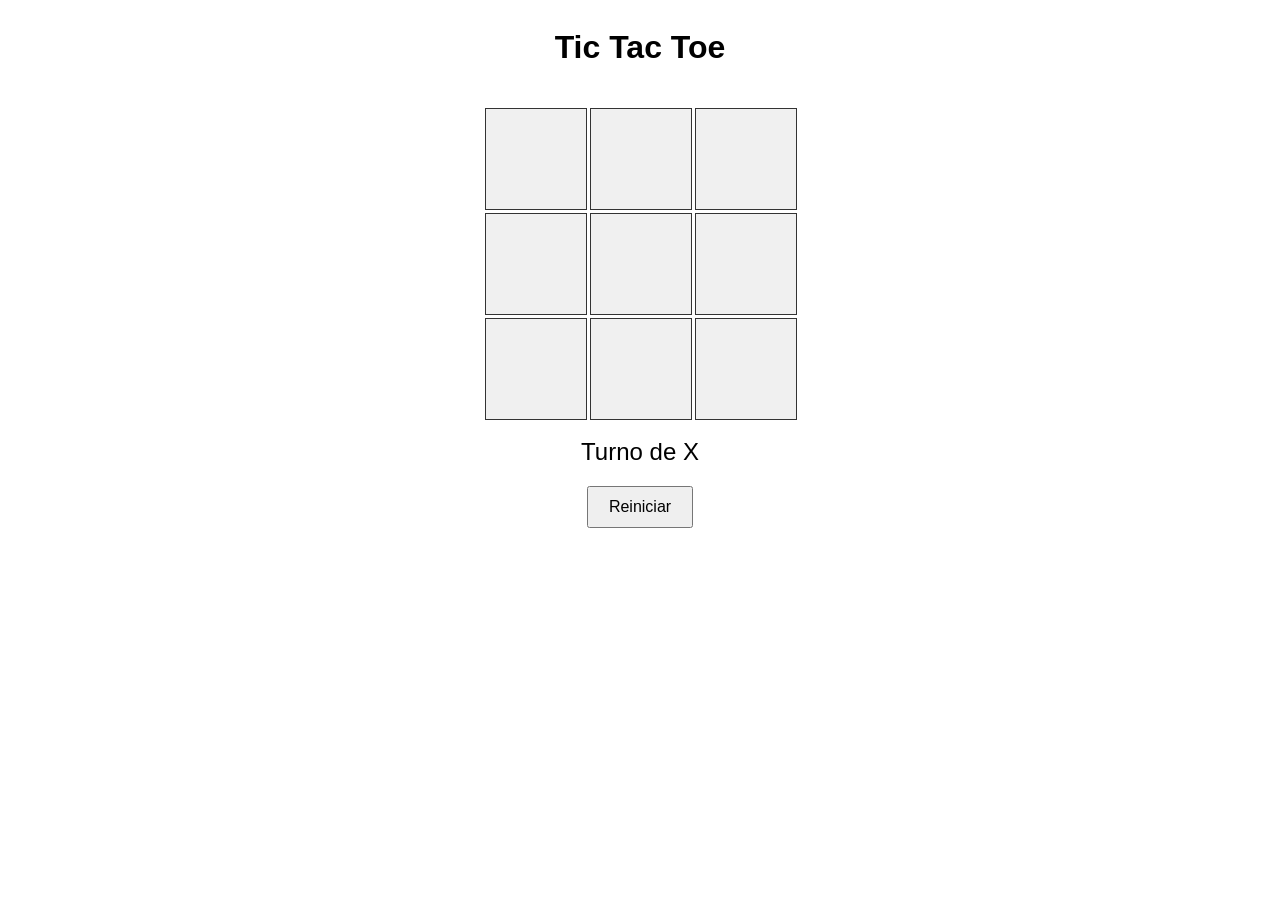
==== commit 0555aba7: "crear index" ====
--- a/index.html
+++ b/index.html
@@ -1,533 +1,70 @@
-<html lang="en">
+<!DOCTYPE html>
+<html lang="es">
 <head>
     <meta charset="UTF-8">
-    <meta name="viewport" content="width=device-width, initial-scale=1.0">
-    <title>Reserva aqui en ******</title>
-    <link href="https://cdn.jsdelivr.net/npm/bootstrap@5.3.8/dist/css/bootstrap.min.css" rel="stylesheet" integrity="sha384-sRIl4kxILFvY47J16cr9ZwB07vP4J8+LH7qKQnuqkuIAvNWLzeN8tE5YBujZqJLB" crossorigin="anonymous">
-    <link rel="stylesheet" href="https://cdn.jsdelivr.net/npm/bootstrap-icons@1.11.3/font/bootstrap-icons.min.css">
-    <link href="https://fonts.googleapis.com/css2?family=Poppins:wght@300;400;500;600;700&display=swap" rel="stylesheet">
-    <!--HACER MI ESTILO CSS AQUI-->
-    <style>  
-        /* Aplicar la fuente a toda la página */
-        body { 
-            padding-top: 70px; 
-            font-family: 'Poppins', sans-serif; 
-            color: #333; /* Un gris muy oscuro suele verse más elegante que el negro puro */
-        }
-
-        /*Separacion para cada seccion*/
-        section {
-            padding-top: 40px;
-        }
-
-        /* para que el carrusel inicial no se mueva */
-        #hero {
-            padding-top: 0;
-        }
-
-        /* lujitos de la galeria */
-        .galeria-img { 
-            transition: transform 0.3s ease; 
-        }
-        .galeria-img:hover { 
-            transform: scale(1.05); 
-            box-shadow: 0 10px 20px rgba(0,0,0,0.3); /* Sombra elegante al pasar el mouse */
-        }
+    <title>Tic Tac Toe</title>
+    <style>
+        body { font-family: Arial, sans-serif; display: flex; flex-direction: column; align-items: center; }
+        .grid { display: grid; grid-template-columns: repeat(3, 100px); grid-template-rows: repeat(3, 100px); gap: 5px; margin-top: 20px; }
+        .cell { width: 100px; height: 100px; background-color: #f0f0f0; border: 1px solid #333; display: flex; justify-content: center; align-items: center; font-size: 3em; cursor: pointer; }
+        .cell:hover { background-color: #ddd; }
+        #status { margin-top: 20px; font-size: 1.5em; }
+        button { margin-top: 20px; padding: 10px 20px; font-size: 1em; cursor: pointer; }
     </style>
 </head>
 <body>
-    <header>
-        <div class="container-fluid" id="inicio">
-            <div class="row">
-                <nav class="navbar navbar-expand-lg fixed-top bg-light shadow-sm">
-                    <div class="container-fluid">
-                        <a href="#" class="navbar-brand"><img src="images/logo.png" alt="logo" width="75" ></a>
-                        <button class="navbar-toggler" data-bs-target="#navbar_collapse" data-bs-toggle="collapse">
-                            <span class="navbar-toggler-icon"></span>
-                        </button>
-                        <div class="collapse navbar-collapse" id="navbar_collapse">
-                            <div class="navbar-nav me-auto">
-                                <a href="#habitaciones" class="nav-link">Habitaciones</a>
-                                <a href="#servicios" class="nav-link">Servicios</a>
-                                <a href="#galeria" class="nav-link">Galeria</a>
-                                <a href="#destacados" class="nav-link">Destacado</a>
-                                <a href="#testimonios" class="nav-link">Testimonios</a>
-                                <a href="#Contacto" class="nav-link">Contacto</a>
-                            </div>
-                            <div class="d-flex">
-                            <a href="#reserva" class="btn btn-primary fw-bold">¡Reserva Ahora!</a>
-                            </div>
-    
-                        </div>
-                    </div>
-                </nav>
-            </div>
-        </div>    
-    </header>
+    <h1>Tic Tac Toe</h1>
+    <div class="grid" id="board">
+        <div class="cell" onclick="makeMove(0)"></div>
+        <div class="cell" onclick="makeMove(1)"></div>
+        <div class="cell" onclick="makeMove(2)"></div>
+        <div class="cell" onclick="makeMove(3)"></div>
+        <div class="cell" onclick="makeMove(4)"></div>
+        <div class="cell" onclick="makeMove(5)"></div>
+        <div class="cell" onclick="makeMove(6)"></div>
+        <div class="cell" onclick="makeMove(7)"></div>
+        <div class="cell" onclick="makeMove(8)"></div>
+    </div>
+    <div id="status">Turno de X</div>
+    <button onclick="resetGame()">Reiniciar</button>
 
-    <main>
-        <section id="hero">
-            <div class="container">
-                <div id="carouselPrincipal" class="carousel slide" data-bs-ride="carousel">
-                    <div class="carousel-indicators">
-                        <button type="button" data-bs-target="#carouselPrincipal" data-bs-slide-to="0" class="active" aria-current="true" aria-label="Slide 1"></button>
-                        <button type="button" data-bs-target="#carouselPrincipal" data-bs-slide-to="1" aria-label="Slide 2"></button>
-                        <button type="button" data-bs-target="#carouselPrincipal" data-bs-slide-to="2" aria-label="Slide 3"></button>
-                    </div>
-                    <div class="carousel-inner">
-                        <div class="carousel-item active">
-                        <img src="images/carousel1.jpg" class="d-block w-100" alt="primera imagen">
-                        <div class="carousel-caption d-none d-md-block bg-dark bg-opacity-50 rounded p-3">
-                            <h5>HABITACIONES</h5>
-                            <p>LAS MEJORES DE TODO PANAMA</p>
-                            <a href="#habitaciones" class="btn btn-warning">Ver Habitaciones</a>
-                        </div>
-                        </div>
-                        <div class="carousel-item">
-                        <img src="images/carousel2.jpg" class="d-block w-100" alt="segunda imagen">
-                        <div class="carousel-caption d-none d-md-block bg-dark bg-opacity-50 rounded p-3">
-                            <h5>TE ATENDEREMOS COMO UN REY</h5>
-                            <p>TU PIDE Y NOSOTROS TE LO DAMOS (DENTRO DE LO LEGAL)</p>
-                            <a href="#servicios" class="btn btn-warning">Conocer Servicios</a>
-    
-                        </div>
-                        </div>
-                        <div class="carousel-item">
-                        <img src="images/carousel3.jpg" class="d-block w-100" alt="tercera imagen">
-                        <div class="carousel-caption d-none d-md-block bg-dark bg-opacity-50 rounded p-3">
-                            <h5>APURATE</h5>
-                            <p>TENEMOS POCAS UNIDADES PARA RESERVA, HAZLO YA!</p>
-                            <a href="#reserva" class="btn btn-warning">Reservar Habitacion</a>
-                        </div>
-                        </div>
-                    </div>
-                    <button class="carousel-control-prev" type="button" data-bs-target="#carouselPrincipal" data-bs-slide="prev">
-                        <span class="carousel-control-prev-icon" aria-hidden="true"></span>
-                        <span class="visually-hidden">Previous</span>
-                    </button>
-                    <button class="carousel-control-next" type="button" data-bs-target="#carouselPrincipal" data-bs-slide="next">
-                        <span class="carousel-control-next-icon" aria-hidden="true"></span>
-                        <span class="visually-hidden">Next</span>
-                    </button>
-                </div>
-            </div>   
-        </section>
+    <script>
+        let board = Array(9).fill(null);
+        let currentPlayer = 'X';
+        let gameActive = true;
 
-        <section id="habitaciones">
-            <h2 class="text-center mb-4">Nuestras habitaciones:</h2>
-            <div class="container">
-            <div class="row row-cols-1 row-cols-md-2 row-cols-lg-4 g-4">
-                <div class="col">
-                    <div class="card h-100">
-                        <img src="images/hab1.png" class="card-img-top" alt="Habitación Standard">
-                        <div class="card-body">
-                            <h5 class="card-title">Standard</h5>
-                            <p class="card-text">Ideal para viajeros solos o parejas. Comodidad y practicidad.</p>
-                            <h6 class="text-primary">$50.000 / noche</h6>
-                        </div>
-                        <div class="card-footer bg-white border-top-0" >
-                            <button class="btn btn-outline-primary w-100" data-bs-toggle="modal" data-bs-target="#modalHabStandard">Ver detalles</button>
-                        </div>
-                    </div>
-                </div>
-                <div class="col">
-                    <div class="card h-100">
-                        <img src="images/hab2.png" class="card-img-top" alt="Habitación Doble">
-                        <div class="card-body">
-                            <h5 class="card-title">Doble Superior</h5>
-                            <p class="card-text">Mayor espacio con cama King size y balcón privado.</p>
-                            <h6 class="text-primary">$75.000 / noche</h6>
-                        </div>
-                        <div class="card-footer bg-white border-top-0">
-                            <button class="btn btn-outline-primary w-100" data-bs-toggle="modal" data-bs-target="#modalHabDoble">Ver detalles</button>
-                        </div>
-                    </div>
-                </div>
-                <div class="col">
-                    <div class="card h-100">
-                        <img src="images/hab3.png" class="card-img-top" alt="Habitación Familiar">
-                        <div class="card-body">
-                            <h5 class="card-title">Familiar</h5>
-                            <p class="card-text">Espacio conectado para toda la familia. Capacidad para 4.</p>
-                            <h6 class="text-primary">$110.000 / noche</h6>
-                        </div>
-                        <div class="card-footer bg-white border-top-0">
-                            <button class="btn btn-outline-primary w-100" data-bs-toggle="modal" data-bs-target="#modalHabFam">Ver detalles</button>
-                        </div>
-                    </div>
-                </div>
-                <div class="col">
-                    <div class="card h-100">
-                        <img src="images/hab4.png" class="card-img-top" alt="Suite Presidencial">
-                        <div class="card-body">
-                            <h5 class="card-title">Suite Presidencial</h5>
-                            <p class="card-text">Lujo absoluto con jacuzzi, sala de estar y vistas panorámicas.</p>
-                            <h6 class="text-primary">$200.000 / noche</h6>
-                        </div>
-                        <div class="card-footer bg-white border-top-0">
-                            <button class="btn btn-outline-primary w-100" data-bs-toggle="modal" data-bs-target="#modalHabPresi">Ver detalles</button>
-                        </div>
-                    </div>
-                </div>
-            </div>
-        </section>
-    
-        <section id="servicios" class="bg-light">
-            <div class="container">
-                <h2 class="text-center mb-4">Nuestros Servicios</h2>
-                <div class="row g-4 text-center">
-                    <div class="col-md-3">
-                        <div class="card h-100 border-0 bg-transparent">
-                            <div class="card-body">
-                                <i class="bi bi-wifi fs-1 text-primary"></i>
-                                <h5 class="card-title mt-3">WiFi de Alta Velocidad</h5>
-                                <p class="card-text">Conexión gratuita en todo el recinto.</p>
-                            </div>
-                        </div>                
-                    </div>
-                    <div class="col-md-3">
-                        <div class="card h-100 border-0 bg-transparent">
-                            <div class="card-body">
-                                <i class="bi bi-water fs-1 text-primary"></i>
-                                <h5 class="card-title mt-3">Piscina Temperada</h5>
-                                <p class="card-text">Abierta de 08:00 a 22:00 hrs todos los días.</p>
-                            </div>
-                        </div>                
-                    </div>
-                    <div class="col-md-3">
-                        <div class="card h-100 border-0 bg-transparent">
-                            <div class="card-body">
-                                <i class="bi bi-car-front fs-1 text-primary"></i>
-                                <h5 class="card-title mt-3">Estacionamiento</h5>
-                                <p class="card-text">Aparcamiento privado y seguro 24/7.</p>
-                            </div>
-                        </div>                
-                    </div>
-                    <div class="col-md-3">
-                        <div class="card h-100 border-0 bg-transparent">
-                            <div class="card-body">
-                                <i class="bi bi-cup-hot fs-1 text-primary"></i>
-                                <h5 class="card-title mt-3">Desayuno Buffet</h5>
-                                <p class="card-text">Incluido en todas nuestras tarifas.</p>
-                            </div>
-                        </div>                
-                    </div>
-                </div>
-            </div>
-        </section>
-    
-    
-        <section id="galeria" class="container">
-            <h2 class="text-center">Galeria</h2>
-            <div class="row row-cols-2 row-cols-md-4 g-3">
-                <div class="col overflow-hidden">
-                    <img src="https://picsum.photos/400/400" class="img-fluid rounded galeria-img" alt="Galeria 1">
-                </div>
-                <div class="col overflow-hidden">
-                    <img src="https://picsum.photos/400/401" class="img-fluid rounded galeria-img" alt="Galeria 2">
-                </div>
-                <div class="col overflow-hidden">
-                    <img src="https://picsum.photos/400/402" class="img-fluid rounded galeria-img" alt="Galeria 3">
-                </div>
-                <div class="col overflow-hidden">
-                    <img src="https://picsum.photos/400/403" class="img-fluid rounded galeria-img" alt="Galeria 4">
-                </div>
-                <div class="col overflow-hidden">
-                    <img src="https://picsum.photos/400/404" class="img-fluid rounded galeria-img" alt="Galeria 5">
-                </div>
-                <div class="col overflow-hidden">
-                    <img src="https://picsum.photos/400/405" class="img-fluid rounded galeria-img" alt="Galeria 6">
-                </div>
-                <div class="col overflow-hidden">
-                    <img src="https://picsum.photos/400/406" class="img-fluid rounded galeria-img" alt="Galeria 7">
-                </div>
-                <div class="col overflow-hidden">
-                    <img src="https://picsum.photos/400/407" class="img-fluid rounded galeria-img" alt="Galeria 8">
-                </div>
-                
-            </div>
-        </section>
-    
-        <section id="destacados" >
-            <div class="container text-center">
-                <h2 class="mb-5">¿Por qué elegirnos?</h2>
-                <div class="row g-4">
-                    <div class="col-md-4">
-                        <i class="bi bi-geo-alt fs-1 text-warning mb-3"></i>
-                        <h4>Ubicación Privilegiada</h4>
-                        <p>A solo pasos del centro y de las principales atracciones turísticas.</p>
-                    </div>
-                    <div class="col-md-4">
-                        <i class="bi bi-star fs-1 text-warning mb-3"></i>
-                        <h4>Calidad Comprobada</h4>
-                        <p>Certificados con 5 estrellas en excelencia y servicio al cliente.</p>
-                    </div>
-                    <div class="col-md-4">
-                        <i class="bi bi-shield-check fs-1 text-warning mb-3"></i>
-                        <h4>Reserva Segura</h4>
-                        <p>Cancelación gratuita hasta 24 horas antes de tu llegada.</p>
-                    </div>
-                </div>
-            </div>
-        </section>
-        
-        <section id="testimonios">
-                <div class="container">
-                    <div id="carouselExampleCaptions2" class="carousel slide">
-                        <div class="carousel-indicators">
-                            <button type="button" data-bs-target="#carouselExampleCaptions2" data-bs-slide-to="0" class="active" aria-current="true" aria-label="Slide 1"></button>
-                            <button type="button" data-bs-target="#carouselExampleCaptions2" data-bs-slide-to="1" aria-label="Slide 2"></button>
-                            <button type="button" data-bs-target="#carouselExampleCaptions2" data-bs-slide-to="2" aria-label="Slide 3"></button>
-                        </div>
-                        <div class="carousel-inner">
-                            <div class="carousel-item active">
-                            <img src="images/testimonio 1.jpg" class="d-block w-100" alt="primera imagen">
-                            <div class="carousel-caption d-none d-md-block">
-                                <h5>Nunca pensé ver un lugar tan hermoso</h5>
-                                <p>Este Hotel tiene una entrada especial para los residentes a un santuario de la naturaleza - Alba Moreno</p>
-                            </div>
-                            </div>
-                            <div class="carousel-item">
-                            <img src="images/testimonio 2.jpg" class="d-block w-100" alt="segunda imagen">
-                            <div class="carousel-caption d-none d-md-block">
-                                <h5>Las flores del Hotel</h5>
-                                <p>Tienen unas hermosas petunias que decoran y ambientan las areas comunes del hotel, le dan la onda al lugar - Señorita miel</p>
-                            </div>
-                            </div>
-                            <div class="carousel-item">
-                            <img src="images/testomonio 3.jpg" class="d-block w-100" alt="tercera imagen">
-                            <div class="carousel-caption d-none d-md-block">
-                                <h5>Miren mi ruana</h5>
-                                <p>me compre esta afuera del hotel, está bellisima - Sandra Block</p>
-                            </div>
-                            </div>
-                        </div>
-                        <button class="carousel-control-prev" type="button" data-bs-target="#carouselExampleCaptions2" data-bs-slide="prev">
-                            <span class="carousel-control-prev-icon" aria-hidden="true"></span>
-                            <span class="visually-hidden">Previous</span>
-                        </button>
-                        <button class="carousel-control-next" type="button" data-bs-target="#carouselExampleCaptions2" data-bs-slide="next">
-                            <span class="carousel-control-next-icon" aria-hidden="true"></span>
-                            <span class="visually-hidden">Next</span>
-                        </button>
-                    </div>
-                </div>
-        </section>
+        function makeMove(index) {
+            if (!board[index] && gameActive) {
+                board[index] = currentPlayer;
+                document.getElementsByClassName('cell')[index].innerText = currentPlayer;
+                checkResult();
+                currentPlayer = currentPlayer === 'X' ? 'O' : 'X';
+                if(gameActive) document.getElementById('status').innerText = `Turno de ${currentPlayer}`;
+            }
+        }
 
-        <section id="reserva">
-            <div class="container">
-                <div class="row">
-                    <div class="col-md-6 text-center">
-                        <h2>¿Quieres Reservar? Completa el Formulario:</h2>
-                        <form>
-                            <div class="mb-3">
-                                <label for="inputNombre" class="form-label">Nombre completo</label>
-                                <input type="text" class="form-control" id="inputNombre" required>
-                            </div>
-    
-                            <div class="mb-3">
-                                <label for="inputEmail" class="form-label ">Correo Electronico</label>
-                                <input type="email" class="form-control" id="inputEmail" aria-describedby="emailHelp" required>
-                                <div id="emailHelp" class="form-text">No le compartiremos a naide tu correo</div>
-                            </div>
-    
-                            <div class="row">
-                                <div class="col-md-6 mb-3">
-                                    <label for="inputFechaEntrada" class="form-label">Fecha de entrada</label>
-                                    <input type="date" class="form-control" id="inputFechaEntrada" required>
-                                </div>
-                                <div class="col-md-6 mb-3">
-                                    <label for="inputFechaSalida" class="form-label">Fecha de salida</label>
-                                    <input type="date" class="form-control" id="inputFechaSalida" required>
-                                </div>
-                            </div>
-    
-                            <div class="mb-3">
-                                <label for="selectHabitacion" class="form-label">Tipo de habitación</label>
-                                <select class="form-control" id="selectHabitacion" required>
-                                    <option value="" disabled selected>Seleccione una opción...</option>
-                                    <option value="standard">Standard</option>
-                                    <option value="doble">Doble Superior</option>
-                                    <option value="familiar">Familiar</option>
-                                    <option value="suite">Suite Presidencial</option>
-                                </select>
-                            </div>
-    
-                            <div class="mb-3">
-                                <label for="inputPersonas" class="form-label">Cantidad de personas</label>
-                                <input type="number" class="form-control" id="inputPersonas" min="1" max="10" required>
-                            </div>
-    
-                            <button type="submit" class="btn btn-primary">Reservar</button>
-                        </form>                     
-                    </div>
-                    <div class="col-md-6">
-                        <h2 class="mb-4 text-center">Nuestra Ubicación</h2>
-                        <div class="ratio ratio-16x9 shadow rounded overflow-hidden">
-                            <iframe 
-                                src="https://www.google.com/maps/embed?pb=!1m18!1m12!1m3!1d16161532.047763996!2d-102.34877794999997!3d8.5297823!2m3!1f0!2f0!3f0!3m2!1i1024!2i768!4f13.1!3m3!1m2!1s0x8fa5ac3ddf462879%3A0x714d9a11e01080de!2sHotel%20Residencial%20Las%20Canarias!5e0!3m2!1ses-419!2scl!4v1776904272022!5m2!1ses-419!2scl" 
-                                style="border:0;" 
-                                allowfullscreen="" 
-                                loading="lazy">
-                            </iframe>
-                        </div>
-                    </div>
-                </div>
-            </div>
-        </section>
-    
-    </main>
+        function checkResult() {
+            const wins = [[0,1,2],[3,4,5],[6,7,8],[0,3,6],[1,4,7],[2,5,8],[0,4,8],[2,4,6]];
+            for (let win of wins) {
+                if (board[win[0]] && board[win[0]] === board[win[1]] && board[win[0]] === board[win[2]]) {
+                    document.getElementById('status').innerText = `¡${board[win[0]]} gana!`;
+                    gameActive = false;
+                    return;
+                }
+            }
+            if (!board.includes(null)) {
+                document.getElementById('status').innerText = "¡Empate!";
+                gameActive = false;
+            }
+        }
 
-
-     <footer class="bg-dark text-white pt-5 pb-3 mt-5" id="Contacto">
-        <div class="container">
-            <div class="row">
-                <div class="col-md-4 mb-4">
-                    <h5>Hotel Las Canarias</h5>
-                    <p class="small text-secondary">Tu hogar lejos de casa. Brindamos experiencias únicas y confortables para todos nuestros visitantes desde 2027.</p>
-                    <h5>Contacto</h5>
-                    <address class="small text-secondary">
-                        Hotel Las Canarias <br>
-                        Telefono: +507 784-8159 <br>
-                        Dirección: 300 metros sur de la aduana Panama, Paso Canoas, Carretera a Puerto Armuelles, 10, Paso Canoas, Panamá
-                        E-Mail: lascanarias@gmail.com
-                    </address>
-                </div>
-                <div class="col-md-2 mb-4">
-                    <h5>Enlaces</h5>
-                    <ul class="list-unstyled">
-                        <li><a href="#habitaciones" class="text-secondary text-decoration-none">Habitaciones</a></li>
-                        <li><a href="#servicios" class="text-secondary text-decoration-none">Servicios</a></li>
-                        <li><a href="#galeria" class="text-secondary text-decoration-none">Galería</a></li>
-                        <li><a href="#contacto" class="text-secondary text-decoration-none">Contacto</a></li>
-                    </ul>
-                </div>
-                <div class="col-md-6 mb-4">
-                    <h5>Suscríbete a nuestro Newsletter</h5>
-                    <p class="small text-secondary">Recibe ofertas exclusivas y novedades.</p>
-                    <form class="d-flex mb-3">
-                        <input type="email" class="form-control me-2" placeholder="Tu correo electrónico" required>
-                        <button class="btn btn-primary" type="submit">Suscribir</button>
-                    </form>
-                    <div class="mt-4">
-                        <a href="#" class="text-white me-3 fs-4"><i class="bi bi-facebook"></i></a>
-                        <a href="#" class="text-white me-3 fs-4"><i class="bi bi-instagram"></i></a>
-                        <a href="#" class="text-white fs-4"><i class="bi bi-twitter-x"></i></a>
-                    </div>
-                    <div class="d-flex">
-                    <a href="#inicio" class="btn btn-primary fw-bold">Volver Arriba</a>
-                    </div>
-                </div>
-            </div>
-            <hr class="border-secondary">
-            <div class="text-center small text-secondary">
-                &copy; 2026 Hotel Las Canarias. Todos los derechos reservados.
-            </div>
-        </div>
-    </footer>
-
-    <div class="modal fade" id="modalHabStandard" tabindex="-1" aria-labelledby="modalHabStandard" aria-hidden="true">
-        <div class="modal-dialog modal-dialog-centered">
-            <div class="modal-content">
-                <div class="modal-header">
-                    <h5 class="modal-title" id="modalStandardLabel">Detalles: Habitación Standard</h5>
-                    <button type="button" class="btn-close" data-bs-dismiss="modal" aria-label="Close"></button>
-                </div>
-                <div class="modal-body">
-                    <img src="images/hab1.png" class="img-fluid rounded mb-3" alt="Habitación Standard">
-                    <p>Nuestra habitación Standard ofrece un ambiente acogedor y funcional, perfecto para estancias de negocios o escapadas rápidas.</p>
-                    <ul>
-                        <li><i class="bi bi-check-circle text-success"></i> 2 Camas Queen Size</li>
-                        <li><i class="bi bi-check-circle text-success"></i> Escritorios de trabajo</li>
-                        <li><i class="bi bi-check-circle text-success"></i> Aire acondicionado</li>
-                        <li><i class="bi bi-check-circle text-success"></i> 2 Cajas de seguridad</li>
-                    </ul>
-                    <h6 class="text-primary fw-bold">Precio: $50.000 / noche</h6>
-                </div>
-                <div class="modal-footer">
-                    <button type="button" class="btn btn-secondary" data-bs-dismiss="modal">Cerrar</button>
-                    <a href="#reserva" class="btn btn-primary" data-bs-dismiss="modal">Reservar ahora</a>
-                </div>
-            </div>
-        </div>
-    </div>
-
-    <div class="modal fade" id="modalHabDoble" tabindex="-1" aria-labelledby="modalHabDoble" aria-hidden="true">
-        <div class="modal-dialog modal-dialog-centered">
-            <div class="modal-content">
-                <div class="modal-header">
-                    <h5 class="modal-title" id="modalStandardLabel">Detalles: Habitación Doble</h5>
-                    <button type="button" class="btn-close" data-bs-dismiss="modal" aria-label="Close"></button>
-                </div>
-                <div class="modal-body">
-                    <img src="images/hab2.png" class="img-fluid rounded mb-3" alt="Habitación Standard">
-                    <p>Nuestra habitación Doble ofrece un ambiente acogedor y funcional, perfecto para esos amigos que quieren compartir todo.</p>
-                    <ul>
-                        <li><i class="bi bi-check-circle text-success"></i> 2 Camas Queen Size</li>
-                        <li><i class="bi bi-check-circle text-success"></i> Escritorios de trabajo</li>
-                        <li><i class="bi bi-check-circle text-success"></i> Aire acondicionado</li>
-                        <li><i class="bi bi-check-circle text-success"></i> 2 Cajas de seguridad</li>
-                    </ul>
-                    <h6 class="text-primary fw-bold">Precio: $75.000 / noche</h6>
-                </div>
-                <div class="modal-footer">
-                    <button type="button" class="btn btn-secondary" data-bs-dismiss="modal">Cerrar</button>
-                    <a href="#reserva" class="btn btn-primary" data-bs-dismiss="modal">Reservar ahora</a>
-                </div>
-            </div>
-        </div>
-    </div>
-    <div class="modal fade" id="modalHabFam" tabindex="-1" aria-labelledby="modalHabFam" aria-hidden="true">
-        <div class="modal-dialog modal-dialog-centered">
-            <div class="modal-content">
-                <div class="modal-header">
-                    <h5 class="modal-title" id="modalStandardLabel">Detalles: Habitación Familiar</h5>
-                    <button type="button" class="btn-close" data-bs-dismiss="modal" aria-label="Close"></button>
-                </div>
-                <div class="modal-body">
-                    <img src="images/hab3.png" class="img-fluid rounded mb-3" alt="Habitación Standard">
-                    <p>Nuestra habitación Familiar ofrece un ambiente acogedor y funcional, perfecto si desean salir con sus hijos a un lugar maravilloso.</p>
-                    <ul>
-                        <li><i class="bi bi-check-circle text-success"></i> 2 Camas King Size</li>
-                        <li><i class="bi bi-check-circle text-success"></i> Terraza</li>
-                        <li><i class="bi bi-check-circle text-success"></i> Aire acondicionado</li>
-                        <li><i class="bi bi-check-circle text-success"></i> Jardin de Niños para que los padres disfruten</li>
-                    </ul>
-                    <h6 class="text-primary fw-bold">Precio: $150.000 / noche</h6>
-                </div>
-                <div class="modal-footer">
-                    <button type="button" class="btn btn-secondary" data-bs-dismiss="modal">Cerrar</button>
-                    <a href="#reserva" class="btn btn-primary" data-bs-dismiss="modal">Reservar ahora</a>
-                </div>
-            </div>
-        </div>
-    </div>
-    <div class="modal fade" id="modalHabPresi" tabindex="-1" aria-labelledby="modalHabPresi" aria-hidden="true">
-        <div class="modal-dialog modal-dialog-centered">
-            <div class="modal-content">
-                <div class="modal-header">
-                    <h5 class="modal-title" id="modalStandardLabel">Detalles: Habitación Presidencial</h5>
-                    <button type="button" class="btn-close" data-bs-dismiss="modal" aria-label="Close"></button>
-                </div>
-                <div class="modal-body">
-                    <img src="images/hab4.png" class="img-fluid rounded mb-3" alt="Habitación Standard">
-                    <p>Nuestra habitación Presidencial ofrece un ambiente acogedor y funcional, TIENE UNA COMPU GAMER.</p>
-                    <ul>
-                        <li><i class="bi bi-check-circle text-success"></i> 1 Camas Queen Size</li>
-                        <li><i class="bi bi-check-circle text-success"></i> Escritorio para Streaming</li>
-                        <li><i class="bi bi-check-circle text-success"></i> Internet 1000Gbps</li>
-                        <li><i class="bi bi-check-circle text-success"></i> Aire acondicionado</li>
-                        <li><i class="bi bi-check-circle text-success"></i> Ambiente de Luces LED</li>
-                    </ul>
-                    <h6 class="text-primary fw-bold">Precio: $999.999 / noche</h6>
-                </div>
-                <div class="modal-footer">
-                    <button type="button" class="btn btn-secondary" data-bs-dismiss="modal">Cerrar</button>
-                    <a href="#reserva" class="btn btn-primary" data-bs-dismiss="modal">Reservar ahora</a>
-                </div>
-            </div>
-        </div>
-    </div>
-    <script src="https://cdn.jsdelivr.net/npm/bootstrap@5.3.8/dist/js/bootstrap.bundle.min.js" integrity="sha384-FKyoEForCGlyvwx9Hj09JcYn3nv7wiPVlz7YYwJrWVcXK/BmnVDxM+D2scQbITxI" crossorigin="anonymous"></script>
+        function resetGame() {
+            board.fill(null);
+            document.querySelectorAll('.cell').forEach(cell => cell.innerText = '');
+            currentPlayer = 'X';
+            gameActive = true;
+            document.getElementById('status').innerText = "Turno de X";
+        }
+    </script>
 </body>
-</html>+</html>
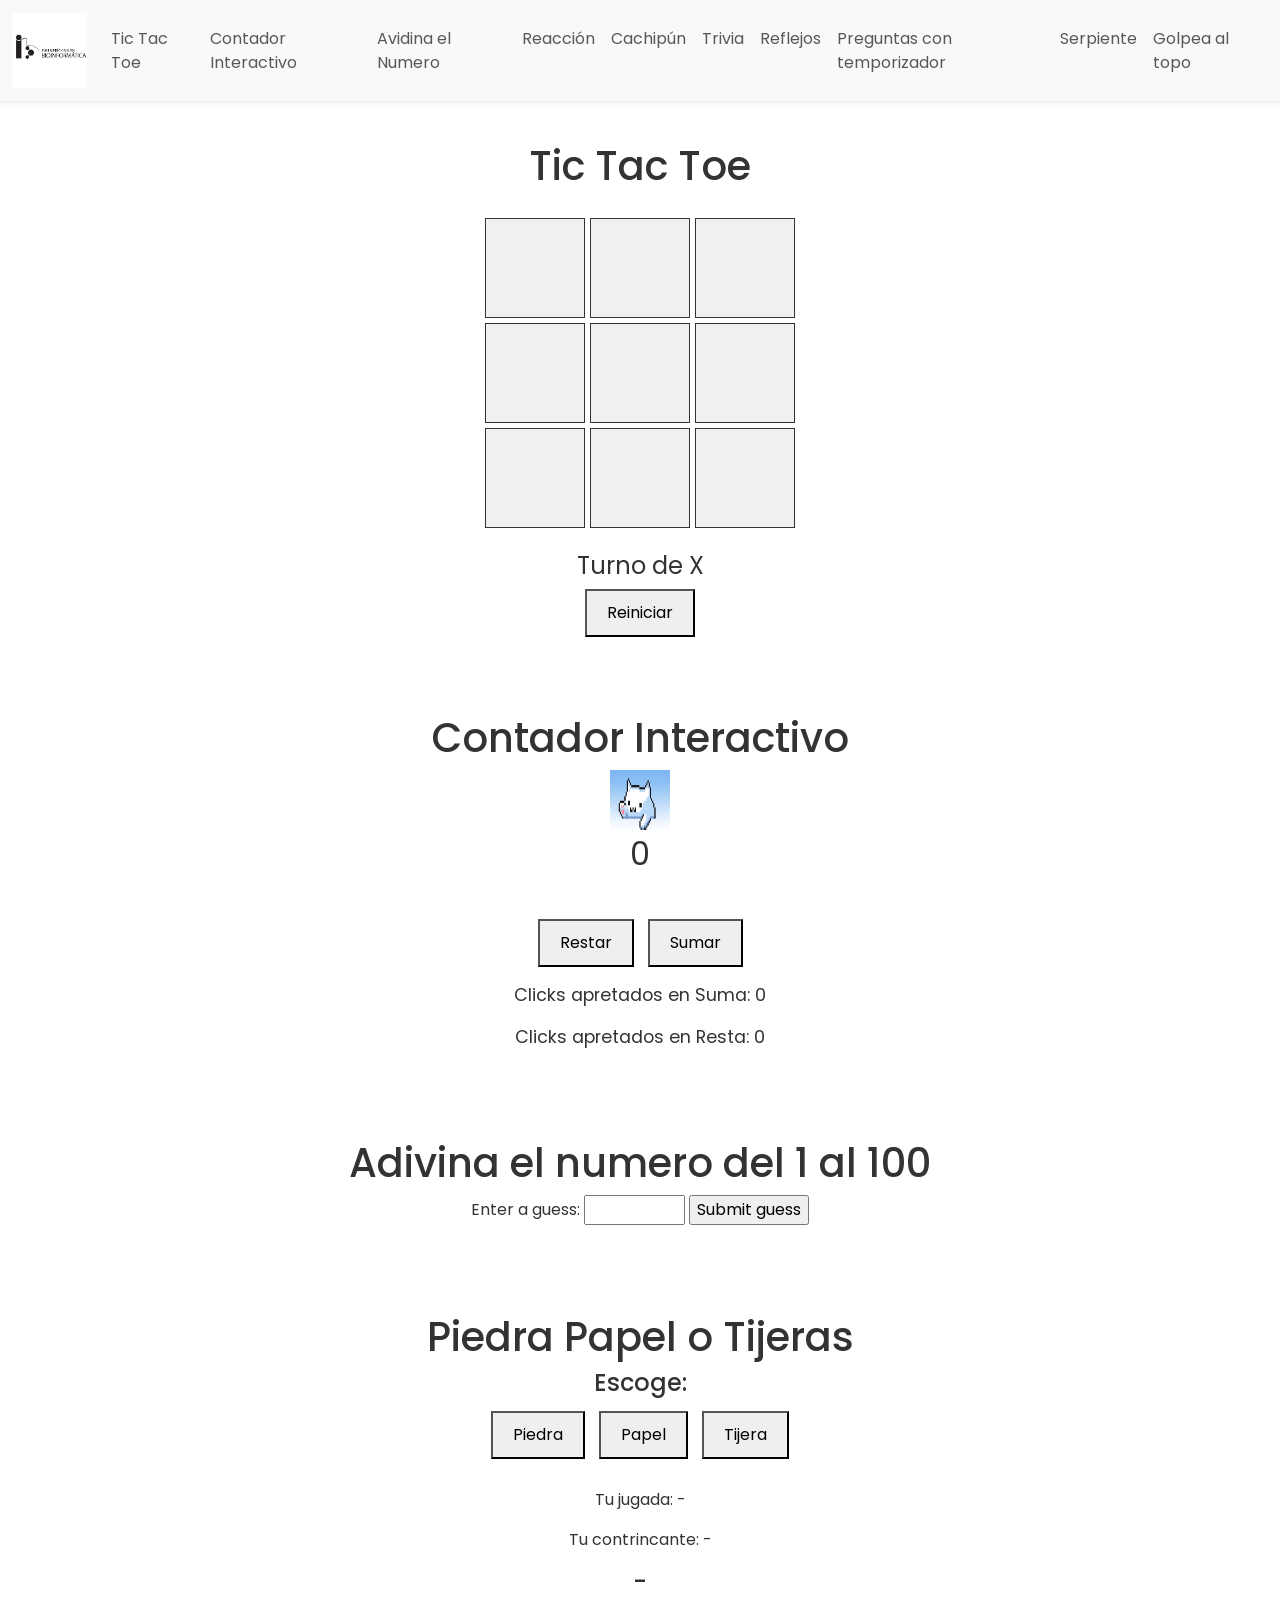
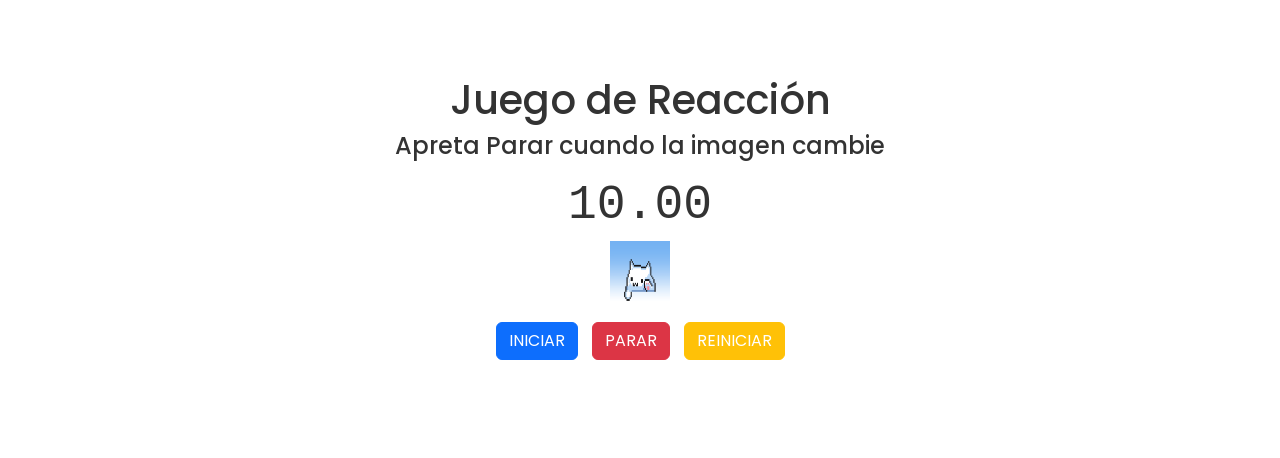
==== commit aab4a6fc: "se añaden 5 juegos funcionales" ====
--- a/index.html
+++ b/index.html
@@ -2,69 +2,142 @@
 <html lang="es">
 <head>
     <meta charset="UTF-8">
-    <title>Tic Tac Toe</title>
-    <style>
-        body { font-family: Arial, sans-serif; display: flex; flex-direction: column; align-items: center; }
-        .grid { display: grid; grid-template-columns: repeat(3, 100px); grid-template-rows: repeat(3, 100px); gap: 5px; margin-top: 20px; }
-        .cell { width: 100px; height: 100px; background-color: #f0f0f0; border: 1px solid #333; display: flex; justify-content: center; align-items: center; font-size: 3em; cursor: pointer; }
-        .cell:hover { background-color: #ddd; }
-        #status { margin-top: 20px; font-size: 1.5em; }
-        button { margin-top: 20px; padding: 10px 20px; font-size: 1em; cursor: pointer; }
-    </style>
+        <meta name="viewport" content="width=device-width, initial-scale=1.0">
+    <title> Jueguitos</title>
+        <link href="https://cdn.jsdelivr.net/npm/bootstrap@5.3.8/dist/css/bootstrap.min.css" rel="stylesheet" integrity="sha384-sRIl4kxILFvY47J16cr9ZwB07vP4J8+LH7qKQnuqkuIAvNWLzeN8tE5YBujZqJLB" crossorigin="anonymous">
+    <link rel="stylesheet" href="https://cdn.jsdelivr.net/npm/bootstrap-icons@1.11.3/font/bootstrap-icons.min.css">
+    <link href="https://fonts.googleapis.com/css2?family=Poppins:wght@300;400;500;600;700&display=swap" rel="stylesheet">
+    <link rel="stylesheet" href="style.css">
 </head>
 <body>
-    <h1>Tic Tac Toe</h1>
-    <div class="grid" id="board">
-        <div class="cell" onclick="makeMove(0)"></div>
-        <div class="cell" onclick="makeMove(1)"></div>
-        <div class="cell" onclick="makeMove(2)"></div>
-        <div class="cell" onclick="makeMove(3)"></div>
-        <div class="cell" onclick="makeMove(4)"></div>
-        <div class="cell" onclick="makeMove(5)"></div>
-        <div class="cell" onclick="makeMove(6)"></div>
-        <div class="cell" onclick="makeMove(7)"></div>
-        <div class="cell" onclick="makeMove(8)"></div>
-    </div>
-    <div id="status">Turno de X</div>
-    <button onclick="resetGame()">Reiniciar</button>
 
-    <script>
-        let board = Array(9).fill(null);
-        let currentPlayer = 'X';
-        let gameActive = true;
+    <header>
+        <div class="container-fluid" id="inicio">
+            <div class="row">
+                <nav class="navbar navbar-expand-lg fixed-top bg-light shadow-sm">
+                    <div class="container-fluid">
+                        <a href="#" class="navbar-brand"><img src="images/logo.png" alt="logo" width="75" ></a>
+                        <button class="navbar-toggler" data-bs-target="#navbar_collapse" data-bs-toggle="collapse">
+                            <span class="navbar-toggler-icon"></span>
+                        </button>
+                        <div class="collapse navbar-collapse" id="navbar_collapse">
+                            <div class="navbar-nav me-auto">
+                                <a href="#gato" class="nav-link">Tic Tac Toe</a>
+                                <a href="#contador_miaus" class="nav-link">Contador Interactivo</a>
+                                <a href="#adivina_numero" class="nav-link">Avidina el Numero</a>
+                                <a href="#reacciona" class="nav-link">Reacción</a>
+                                <a href="#cachipun" class="nav-link">Cachipún</a>
+                                <a href="#Trivia" class="nav-link">Trivia</a>
+                                <a href="#reflejos" class="nav-link">Reflejos</a>
+                                <a href="#preguntas_tiempo" class="nav-link">Preguntas con temporizador</a>
+                                <a href="#snake" class="nav-link">Serpiente</a>
+                                <a href="#golpea_topo" class="nav-link">Golpea al topo</a>
+                            </div>
+                        </div>
+                    </div>
+                </nav>
+            </div>
+        </div>    
+    </header>
+    <main>
+        <section id="gato">
+            <div class="container-fluid col-md-12 d-flex flex-column align-items-center text-center mt-5 pt-4">
+                <h1>Tic Tac Toe</h1>
+                <div class="grid-gato" id="board">
+                    <div class="cell" onclick="makeMove(0)"></div>
+                    <div class="cell" onclick="makeMove(1)"></div>
+                    <div class="cell" onclick="makeMove(2)"></div>
+                    <div class="cell" onclick="makeMove(3)"></div>
+                    <div class="cell" onclick="makeMove(4)"></div>
+                    <div class="cell" onclick="makeMove(5)"></div>
+                    <div class="cell" onclick="makeMove(6)"></div>
+                    <div class="cell" onclick="makeMove(7)"></div>
+                    <div class="cell" onclick="makeMove(8)"></div>
+                </div>
+                <div id="status">Turno de X</div>
+                <button id="button-reinicio" onclick=resetGame()>Reiniciar</button>
+                <!-- CREAR ALGO QUE SI GANAS HACE UN SONIDO DE GANADOR Y CUANDO MUEVES ALGO UN SONIDO COMO DE 
+                 MOVIENDO PIEZAS O ALGO -->
+            </div>
+        </section>
 
-        function makeMove(index) {
-            if (!board[index] && gameActive) {
-                board[index] = currentPlayer;
-                document.getElementsByClassName('cell')[index].innerText = currentPlayer;
-                checkResult();
-                currentPlayer = currentPlayer === 'X' ? 'O' : 'X';
-                if(gameActive) document.getElementById('status').innerText = `Turno de ${currentPlayer}`;
-            }
-        }
+        <section id="contador_miaus">
+            <!--HACERLO MAS BONITO CON CSS-->
+            <div class="container-fluid col-md-12 d-flex flex-column align-items-center text-center mt-5 pt-4">
+                <h1>Contador Interactivo</h1>
+                <div class="col-md-6">
+                    <img id="selector-img" class="imagen-contador" src="images/gato_contador2.png" alt="gatito">
+                </div>
+                <div class="col-md-6 counter">
+                    <p id="count">0</p>
+                </div>
+                <div>
+                    <button onclick=dec()>Restar</button>
+                    <button onclick=inc()>Sumar</button>
+                </div>
+                <div class="clicks">
+                    <p>Clicks apretados en Suma: <span id="incCount">0</span></p>
+                    <p>Clicks apretados en Resta: <span id="decCount">0</span></p>
+                </div>
+            </div>
+        </section>
 
-        function checkResult() {
-            const wins = [[0,1,2],[3,4,5],[6,7,8],[0,3,6],[1,4,7],[2,5,8],[0,4,8],[2,4,6]];
-            for (let win of wins) {
-                if (board[win[0]] && board[win[0]] === board[win[1]] && board[win[0]] === board[win[2]]) {
-                    document.getElementById('status').innerText = `¡${board[win[0]]} gana!`;
-                    gameActive = false;
-                    return;
-                }
-            }
-            if (!board.includes(null)) {
-                document.getElementById('status').innerText = "¡Empate!";
-                gameActive = false;
-            }
-        }
+        <section id="adivina_numero">
+            <div id="recuadro" class="container-fluid col-md-12 d-flex flex-column align-items-center text-center mt-5 pt-4">
+                <h1>Adivina el numero del 1 al 100</h1>
+                <div class="form">
+                    <label for="guessField">Enter a guess: </label>
+                    <input type="number" min="1" max="100" required id="guessField" class="guessField">
+                    <input type="submit" value="Submit guess" class="guessSubmit">
+                </div>
 
-        function resetGame() {
-            board.fill(null);
-            document.querySelectorAll('.cell').forEach(cell => cell.innerText = '');
-            currentPlayer = 'X';
-            gameActive = true;
-            document.getElementById('status').innerText = "Turno de X";
-        }
-    </script>
+                <div class="resultParas">
+                    <p class="guesses"></p>
+                    <p class="lastResult"></p>
+                    <p class="lowOrHi"></p>
+                </div>
+            </div>
+        </section>
+
+        <section id="cachipun"> 
+            <div class="container-fluid col-md-12 d-flex flex-column align-items-center text-center mt-5 pt-4">
+                <h1>Piedra Papel o Tijeras</h1>
+                <h4>Escoge:</h4>
+                <div class="col">
+                    <button class="choiceBtn botonppt">Piedra</button>
+                    <button class="choiceBtn botonppt">Papel</button>
+                    <button class="choiceBtn botonppt">Tijera</button>
+                </div>
+                <div class="mt-4">
+                    <p id="inputText">Tu jugada: -</p>
+                    <p id="computerText">Tu contrincante: -</p>
+                    <h4 id="resultText" class="mt-2">-</h4>
+                </div>
+            </div>
+        </section>
+
+        <section id="reaction">
+            <div class="container-fluid col-md-12 d-flex flex-column align-items-center text-center mt-5 pt-4">
+                <h1>Juego de Reacción</h1>
+                <h4>Apreta Parar cuando la imagen cambie</h4>
+                <div class="col result">
+                    <div id="timer-display" style="font-size: 3em; font-family: monospace;">10.00</div>
+                    <div><img id="reaction_img" class="imagen-contador" src="images/gato_contador1.png" alt="gato"></div>
+                    <div class="mt-3">
+                        <button id="start-btn" class="btn btn-primary" onclick="iniciarCuentaAtras()">INICIAR</button>
+                        <button class="btn btn-danger" onclick="stopTime()">PARAR</button>
+                        <button class="btn btn-warning text-white" onclick="resetReactionGame()">REINICIAR</button>
+                    </div>
+                    <div class="row mt-4">
+                        <div class="col">
+                            <h4 id="result" class="p-3 rounded text-white" style="min-height: 50px;">-</h4>
+                        </div>
+                    </div>
+                </div>
+            </div>
+        </section>
+    </main>
+    <script src="https://cdn.jsdelivr.net/npm/bootstrap@5.3.3/dist/js/bootstrap.bundle.min.js"></script>
+    <script src="app.js"></script>
 </body>
 </html>
--- a/style.css
+++ b/style.css
@@ -0,0 +1,125 @@
+body { 
+    padding-top: 70px; 
+    font-family: 'Poppins', sans-serif; 
+    color: #333; /* Un gris muy oscuro suele verse más elegante que el negro puro */
+}
+
+
+/* para el juego del gato */
+
+.grid-gato { 
+    display: grid; 
+    grid-template-columns: repeat(3, 100px); 
+    grid-template-rows: repeat(3, 100px); 
+    gap: 5px; 
+    margin-top: 20px; 
+}
+
+.grid-gato .cell { 
+    width: 100px; 
+    height: 100px; 
+    background-color: #f0f0f0; 
+    border: 1px solid #333; 
+    display: flex; 
+    justify-content: center; 
+    align-items: center; 
+    font-size: 3em; 
+    cursor: pointer; 
+}
+
+.grid-gato .cell:hover { 
+    background-color: #ddd; 
+}
+
+#status { 
+    margin-top: 20px; 
+    font-size: 1.5em; 
+}
+
+.button-reinicio { 
+    margin-top: 20px; 
+    padding: 10px 20px; 
+    font-size: 1em; 
+    cursor: pointer; 
+}
+
+/*contador interactivo*/
+
+.counter {
+    font-size: 2em;
+    margin-bottom: 20px;
+}
+
+button {
+    padding: 10px 20px;
+    font-size: 1em;
+    margin: 5px;
+    cursor: pointer;
+}
+
+.clicks {
+    font-size: 1.1em;
+    margin-top: 10px;
+}
+
+.imagen-contador {
+    width: 60px;
+    height: 60px;
+}
+
+/*advinar el numero*/
+
+/*
+.wrapper {
+  padding: 30px 40px;
+  border-radius: 12px;
+  background: #fff;
+  text-align: center;
+  box-shadow: 0 5px 10px rgba(0, 0, 0, 0.1);
+}
+.wrapper header {
+  font-size: 18px;
+  font-weight: 400;
+  color: #333;
+}
+.wrapper p {
+  color: #333;
+  margin-top: 10px;
+}
+.wrapper .input-field {
+  display: flex;
+  justify-content: center;
+  gap: 20px;
+  margin: 25px 0;
+}
+.input-field input, .input-field button {
+  height: 50px;
+  width: calc(100% / 2 - 20px);
+  outline: none;
+  padding: 0 20px;
+  border-radius: 8px;
+  font-size: 18px;
+}
+.input-field input {
+  text-align: center;
+  color: #707070;
+  width: 110px;
+  border: 1px solid #aaa;
+}
+input::-webkit-inner-spin-button,
+input::-webkit-outer-spin-button {
+  display: none;
+}
+.input-field input:disabled {
+  cursor: not-allowed;
+}
+.input-field button {
+  border: none;
+  background: #4a98f7;
+  color: #fff;
+  cursor: pointer;
+  transition: 0.3s;
+}
+.input-field button:active {
+  transform: scale(0.97);
+}
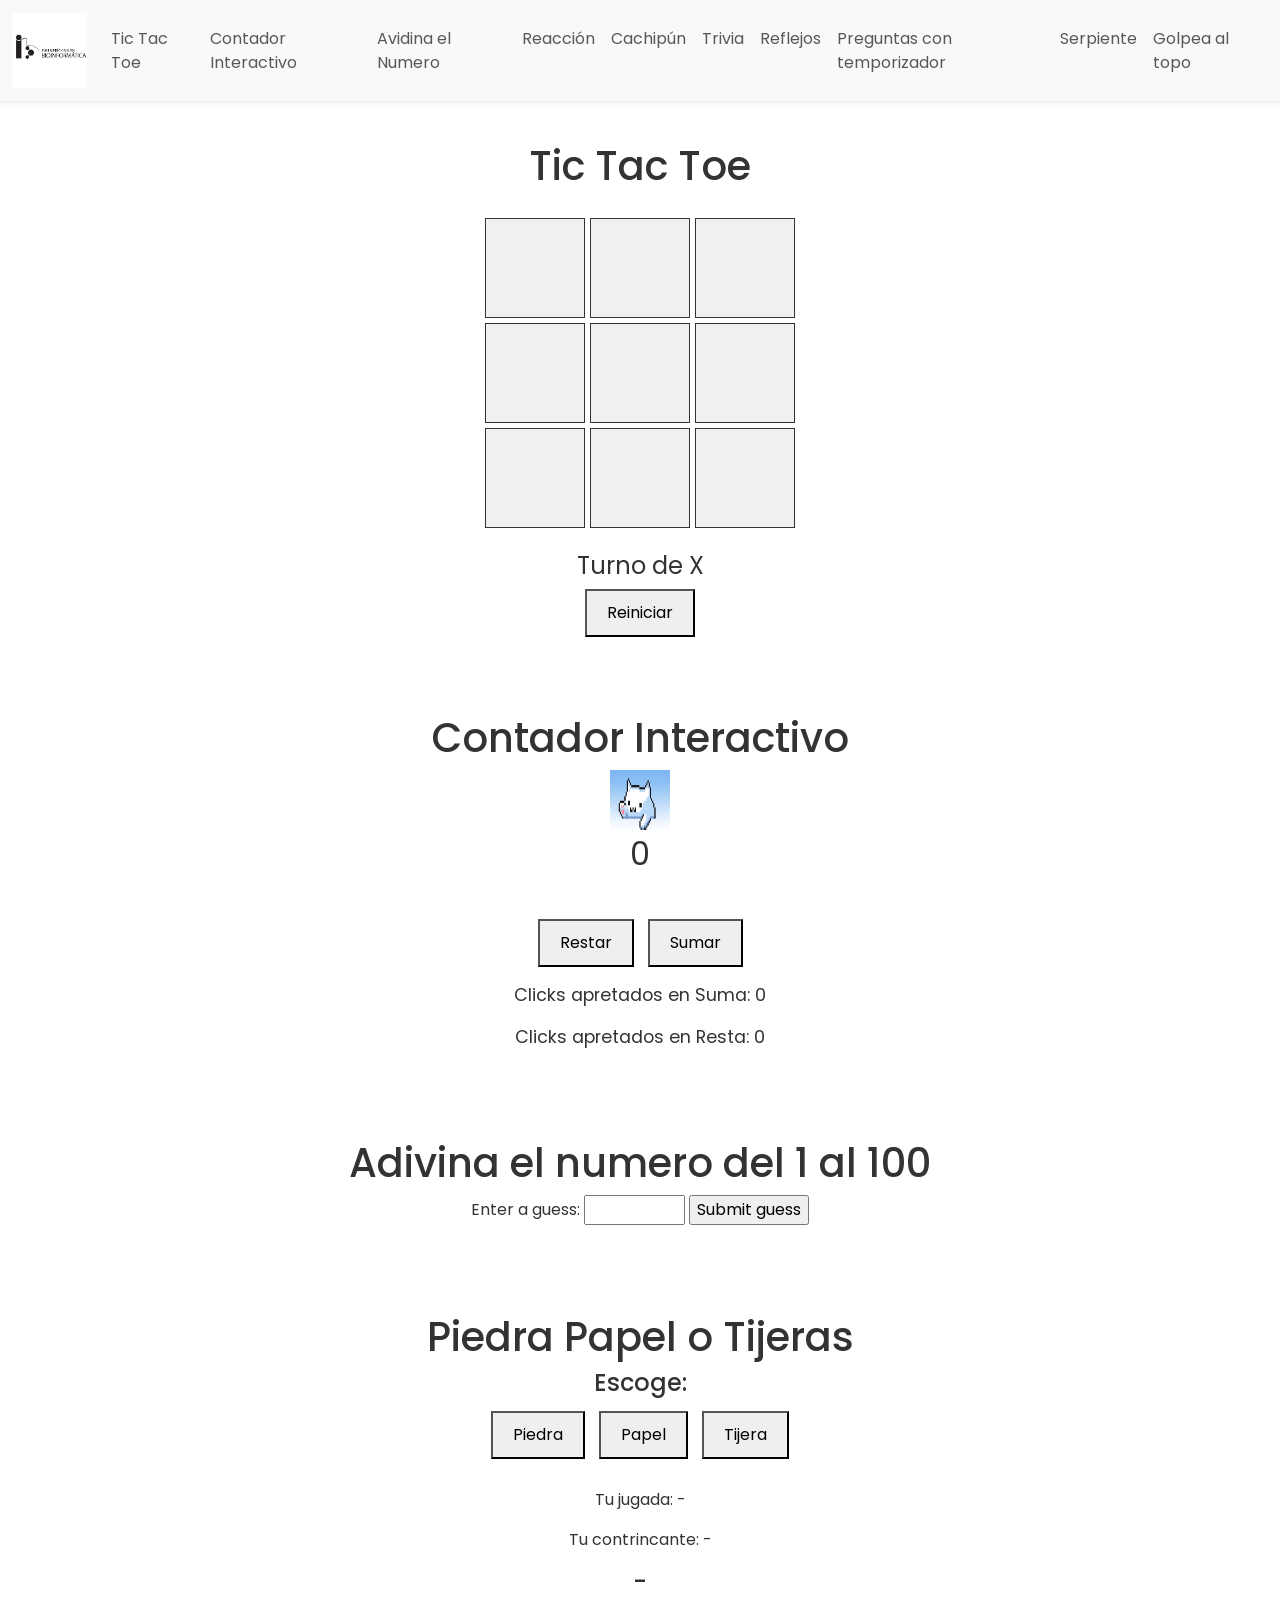
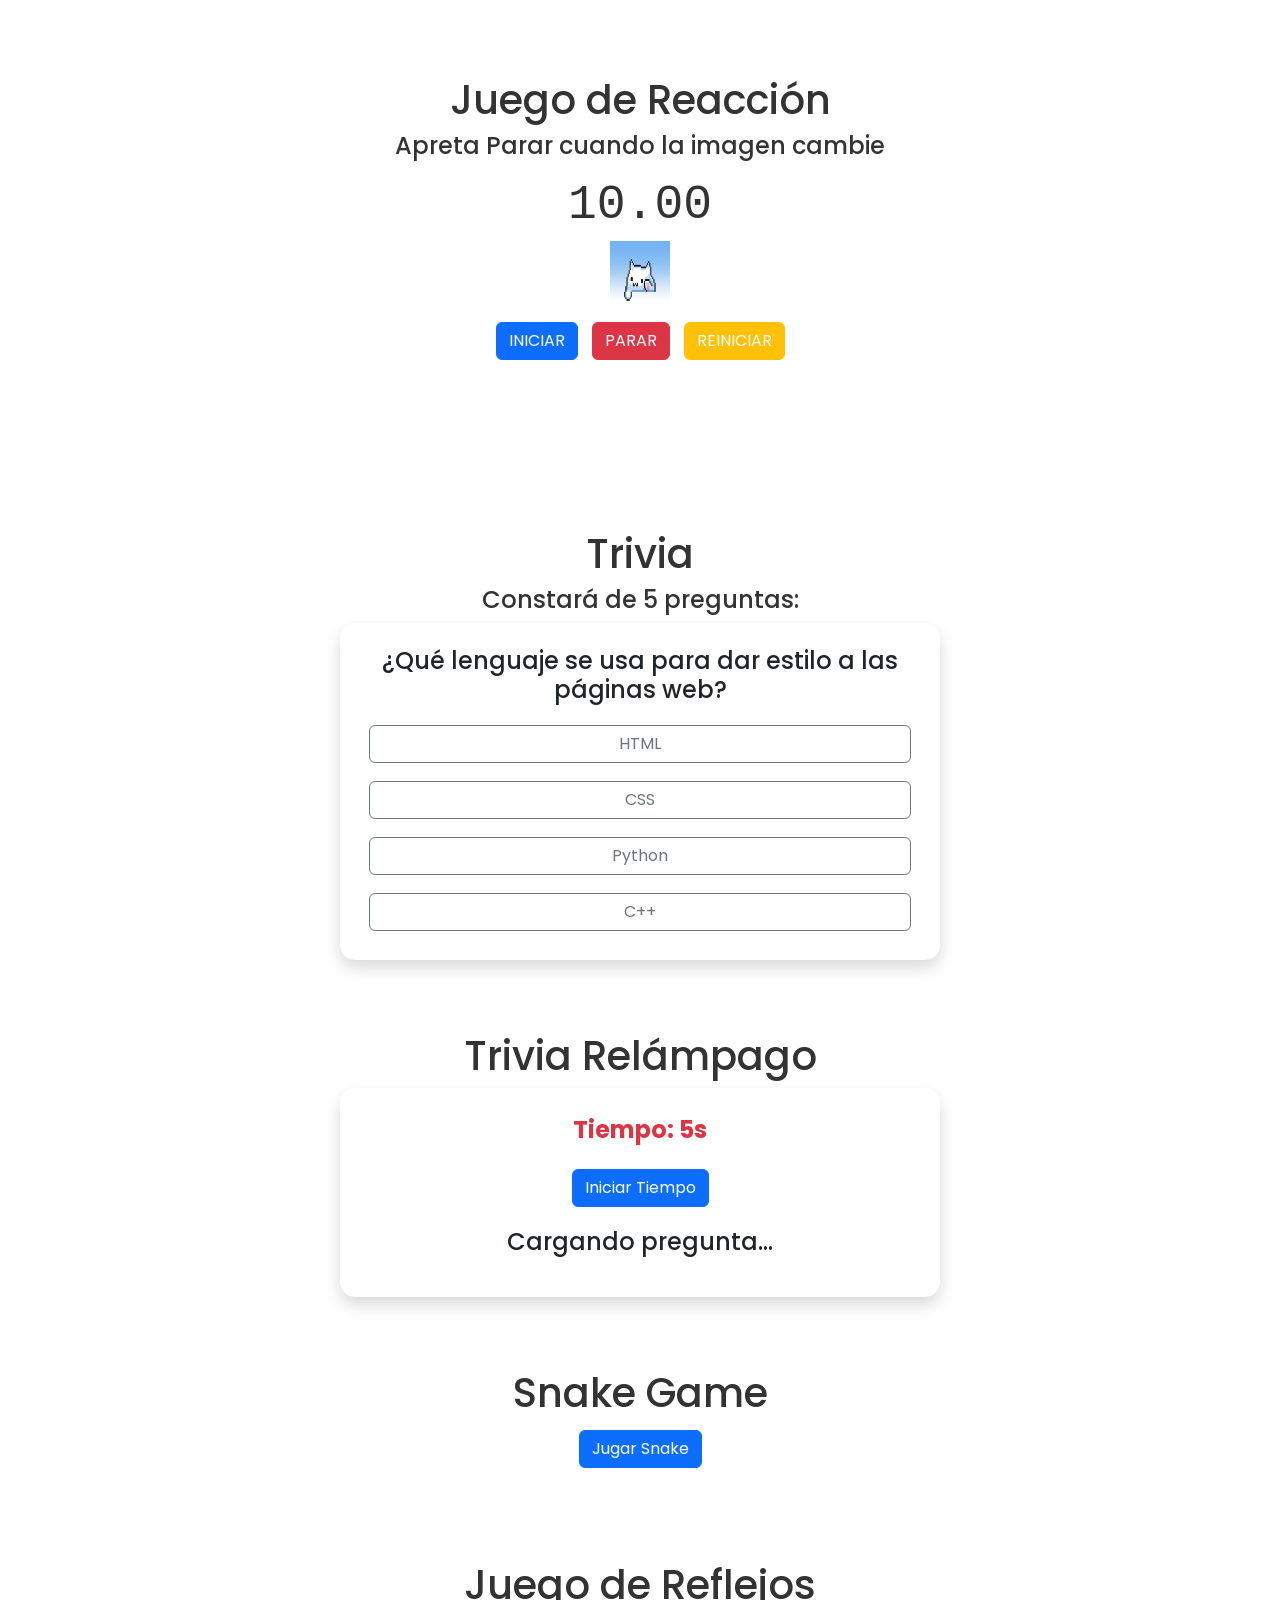
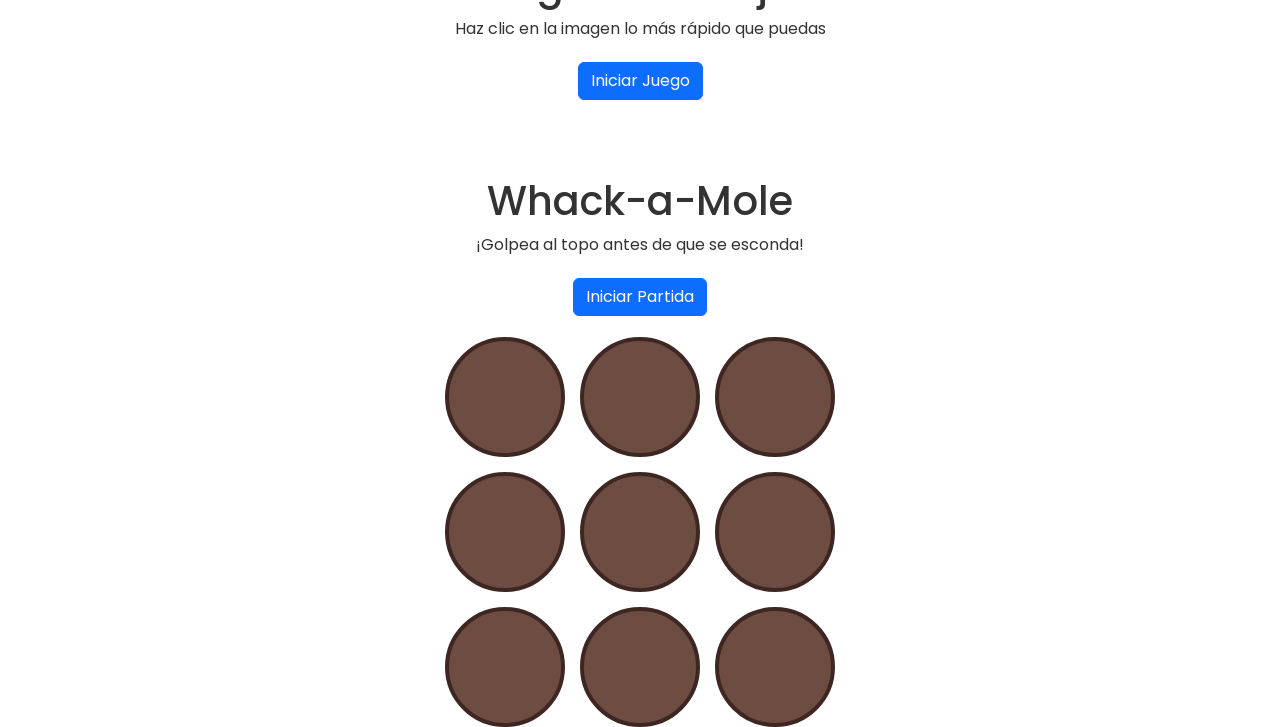
==== commit 50e4a45d: "se completan la base funcional de los juegos" ====
--- a/index.html
+++ b/index.html
@@ -136,6 +136,113 @@
                 </div>
             </div>
         </section>
+
+        <section id="Trivia">
+            <div class="container-fluid col-md-12 d-flex flex-column align-items-center text-center mt-5 pt-4">
+                <h1>Trivia</h1>
+                <h4>Constará de 5 preguntas:</h4>
+                <div id="trivia-container" class="card shadow p-4" style="max-width: 600px; width: 100%;">
+                    <div id="quiz">
+                        <h4 id="pregunta-texto">Cargando pregunta...</h4>
+                        <div id="opciones" class="d-grid gap-2 mt-3"></div>
+                    </div>
+                    <div id="trivia-resultado" class="d-none">
+                        <h3>Juego Terminado</h3>
+                        <p id="puntaje-final"></p>
+                        <button class="btn btn-primary" onclick="reiniciarTrivia()">Jugar de nuevo</button>
+                    </div>
+                </div>
+            </div>
+        </section>
+
+        <section id="preguntas_tiempo">
+            <div class="container-fluid col-md-12 d-flex flex-column align-items-center text-center mt-5 pt-4">
+                <h1>Trivia Relámpago</h1>
+                <div id="trivia-container" class="card shadow p-4" style="max-width: 600px; width: 100%;">
+                    <div id="trivia-timer-cont" class="mb-3 row-md-4" style="font-size: 1.5rem; font-weight: bold; color: #dc3545;">
+                        Tiempo: <span id="tiempo-restante-t">5</span>s
+                    </div>
+                    <div id="trivia-inicio-cont" class="mb-3 row-md-4">
+                        <button class="btn btn-primary" onclick="iniciarTrivia()">Iniciar Tiempo</button>
+                    </div>
+                    <div id="quiz-area">
+                        <h4 id="pregunta-texto-t">Cargando pregunta...</h4>
+                        <div id="opciones-t" class="d-grid gap-2 mt-3"></div>
+                    </div>
+
+                    <div id="trivia-resultado-t" class="d-none">
+                        <h3>Juego Terminado</h3>
+                        <p id="puntaje-final-t"></p>
+                        <button class="btn btn-primary" onclick="reiniciarTriviaT()">Intentar de nuevo</button>
+                    </div>
+                </div>
+            </div>
+        </section>
+        <section id="snake">
+            <div class="container-fluid col-md-12 d-flex flex-column align-items-center text-center mt-5 pt-4">
+                <h1>Snake Game</h1>
+                <div id="snake-inicio-cont" class="mb-3">
+                    <button class="btn btn-primary" onclick="iniciarSnake()" href="#ver_snake">Jugar Snake</button>
+                </div>
+                
+                <canvas id="snakeCanvas" width="400" height="400" style="background-color: #000; border: 5px solid #333;" class="d-none"></canvas>
+                
+                <div id="snake-ui" class="mt-3 d-none">
+                    <h4>Puntaje: <span id="snake-score">0</span></h4>
+                    <button id="ver_snake" class="btn btn-danger btn-sm" onclick="detenerSnake()">Detener</button>
+                </div>
+            </div>
+        </section>
+    
+        <section id="reflejos">
+            <div class="container-fluid col-md-12 d-flex flex-column align-items-center text-center mt-5 pt-4">
+                <h1>Juego de Reflejos</h1>
+                <p>Haz clic en la imagen lo más rápido que puedas</p>
+                
+                <div id="reflejos-inicio-cont">
+                    <button class="btn btn-primary" onclick="iniciarReflejos()">Iniciar Juego</button>
+                </div>
+
+                <div id="area-juego-reflejos" class="d-none" style="width: 100%; max-width: 600px; height: 400px; background: #222; position: relative; overflow: hidden; border-radius: 15px; border: 3px solid #444;">
+                    <div id="objetivo" onclick="atrapado()" style="position: absolute; cursor: pointer; transition: all 0.2s ease;">
+                        <img id="img-reflejo" src="" alt="objetivo" class="rounded-circle" style="width: 60px; height: 60px; border: 2px solid white;">
+                    </div>
+                </div>
+
+                <div id="reflejos-ui" class="mt-3 d-none">
+                    <h4>Puntaje: <span id="reflejos-score">0</span></h4>
+                    <button class="btn btn-danger btn-sm" onclick="detenerReflejos()">Detener</button>
+                </div>
+            </div>
+        </section>
+
+        <section id="golpea_topo">
+            <div class="container-fluid col-md-12 d-flex flex-column align-items-center text-center mt-5 pt-4">
+                <h1>Whack-a-Mole</h1>
+                <p>¡Golpea al topo antes de que se esconda!</p>
+                
+                <div id="mole-inicio-cont">
+                    <button class="btn btn-primary" onclick="iniciarWhack()">Iniciar Partida</button>
+                </div>
+
+                <div class="whack-grid mt-3">
+                    <div class="hole" id="hole0"></div>
+                    <div class="hole" id="hole1"></div>
+                    <div class="hole" id="hole2"></div>
+                    <div class="hole" id="hole3"></div>
+                    <div class="hole" id="hole4"></div>
+                    <div class="hole" id="hole5"></div>
+                    <div class="hole" id="hole6"></div>
+                    <div class="hole" id="hole7"></div>
+                    <div class="hole" id="hole8"></div>
+                </div>
+
+                <div id="whack-ui" class="mt-3 d-none">
+                    <h4>Puntaje: <span id="whack-score">0</span></h4>
+                    <button class="btn btn-danger btn-sm" onclick="detenerWhack()">Detener</button>
+                </div>
+            </div>
+        </section>
     </main>
     <script src="https://cdn.jsdelivr.net/npm/bootstrap@5.3.3/dist/js/bootstrap.bundle.min.js"></script>
     <script src="app.js"></script>
--- a/style.css
+++ b/style.css
@@ -67,59 +67,54 @@
     height: 60px;
 }
 
-/*advinar el numero*/
+#trivia-container {
+    background-color: #fff;
+    border-radius: 15px;
+    border: none;
+}
 
-/*
-.wrapper {
-  padding: 30px 40px;
-  border-radius: 12px;
-  background: #fff;
-  text-align: center;
-  box-shadow: 0 5px 10px rgba(0, 0, 0, 0.1);
+#opciones .btn:hover {
+    background-color: #4a98f7;
+    color: white;
 }
-.wrapper header {
-  font-size: 18px;
-  font-weight: 400;
-  color: #333;
+
+#snakeCanvas {
+    max-width: 100%;
+    height: auto;
+    box-shadow: 0 5px 15px rgba(0,0,0,0.3);
 }
-.wrapper p {
-  color: #333;
-  margin-top: 10px;
+
+.whack-grid {
+    display: grid;
+    grid-template-columns: repeat(3, 120px);
+    grid-template-rows: repeat(3, 120px);
+    gap: 15px;
 }
-.wrapper .input-field {
-  display: flex;
-  justify-content: center;
-  gap: 20px;
-  margin: 25px 0;
+
+.hole {
+    width: 120px;
+    height: 120px;
+    background-color: #6d4c41; /* Color tierra */
+    border-radius: 50%;
+    position: relative;
+    overflow: hidden;
+    border: 4px solid #3e2723;
 }
-.input-field input, .input-field button {
-  height: 50px;
-  width: calc(100% / 2 - 20px);
-  outline: none;
-  padding: 0 20px;
-  border-radius: 8px;
-  font-size: 18px;
+
+/* Clase que aplicaremos al topo cuando aparezca */
+.mole {
+    width: 80%;
+    height: 80%;
+    background-image: url('images/MontyMole.jpg'); /* Reutilizando tu imagen */
+    background-size: contain;
+    background-repeat: no-repeat;
+    position: absolute;
+    bottom: -100%; /* Empieza escondido */
+    left: 10%;
+    transition: bottom 0.1s ease;
+    cursor: pointer;
 }
-.input-field input {
-  text-align: center;
-  color: #707070;
-  width: 110px;
-  border: 1px solid #aaa;
-}
-input::-webkit-inner-spin-button,
-input::-webkit-outer-spin-button {
-  display: none;
-}
-.input-field input:disabled {
-  cursor: not-allowed;
-}
-.input-field button {
-  border: none;
-  background: #4a98f7;
-  color: #fff;
-  cursor: pointer;
-  transition: 0.3s;
-}
-.input-field button:active {
-  transform: scale(0.97);
+
+.hole.up .mole {
+    bottom: 10%; /* Sube cuando el agujero tiene la clase 'up' */
 }
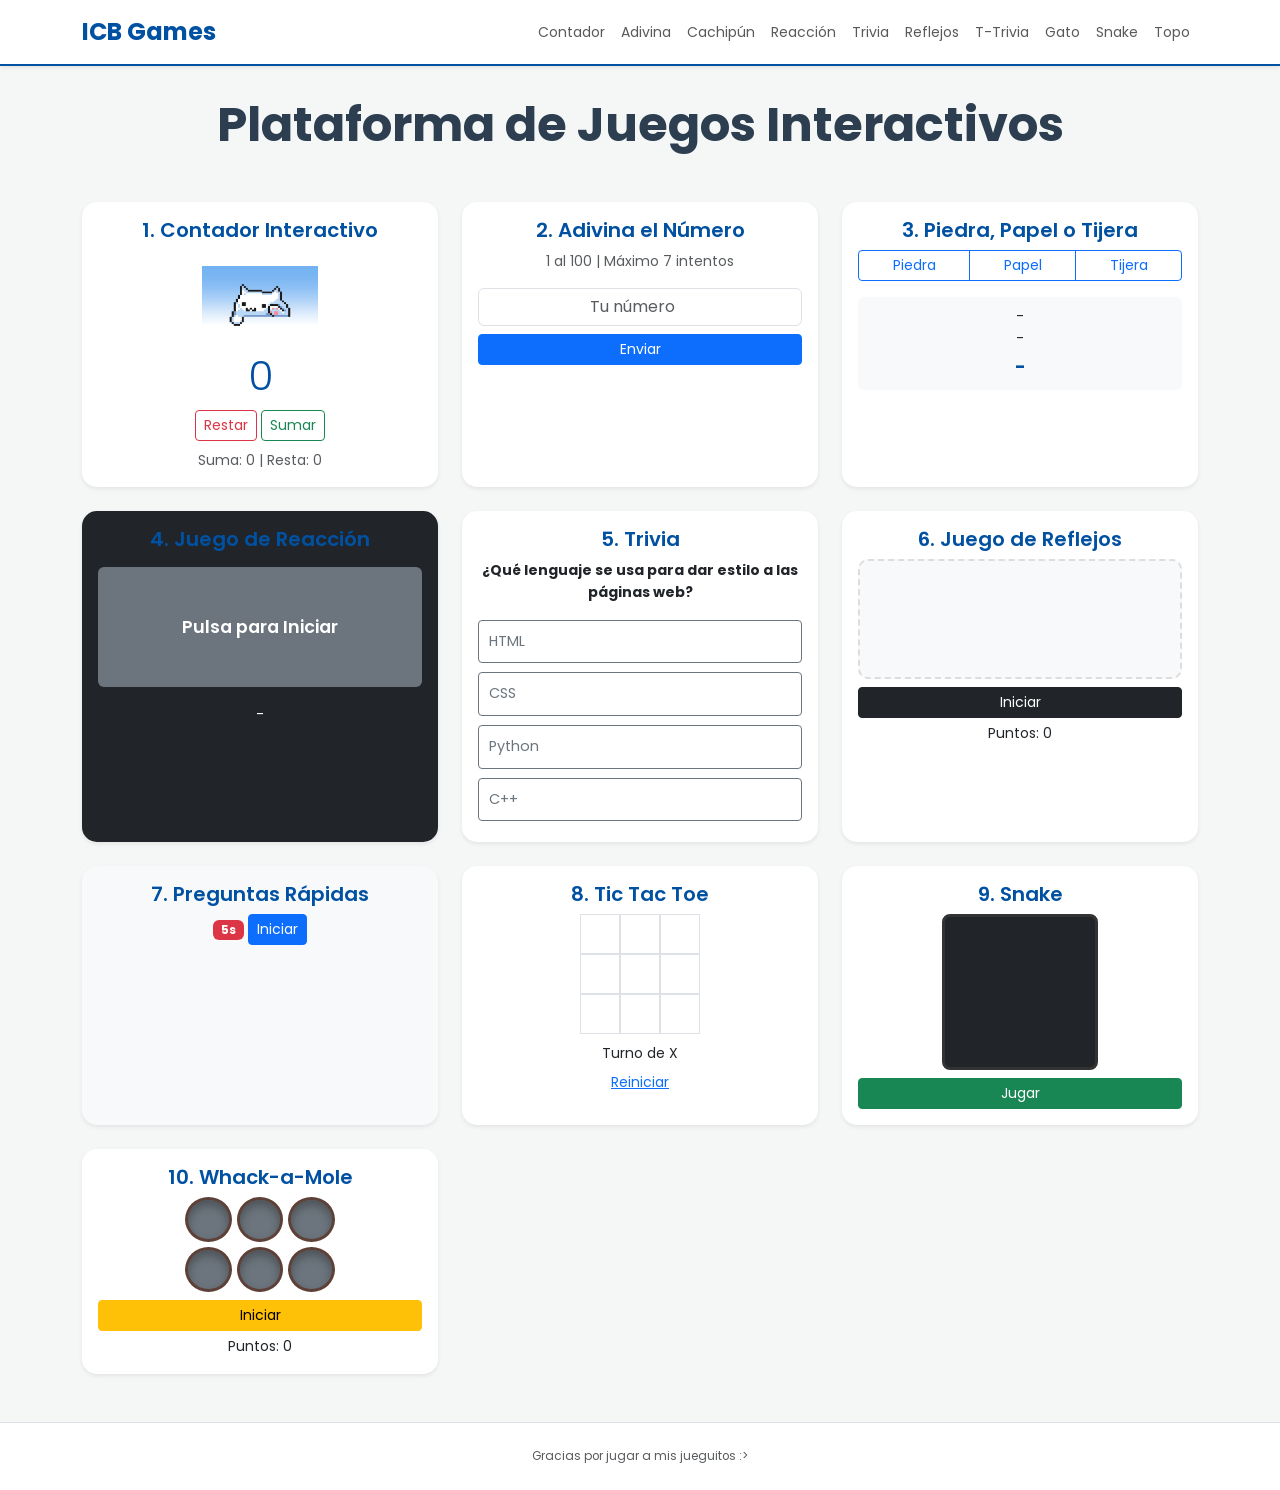
==== commit 43a586c3: "se mejora el estilo de la pagina web" ====
--- a/index.html
+++ b/index.html
@@ -2,249 +2,198 @@
 <html lang="es">
 <head>
     <meta charset="UTF-8">
-        <meta name="viewport" content="width=device-width, initial-scale=1.0">
-    <title> Jueguitos</title>
-        <link href="https://cdn.jsdelivr.net/npm/bootstrap@5.3.8/dist/css/bootstrap.min.css" rel="stylesheet" integrity="sha384-sRIl4kxILFvY47J16cr9ZwB07vP4J8+LH7qKQnuqkuIAvNWLzeN8tE5YBujZqJLB" crossorigin="anonymous">
-    <link rel="stylesheet" href="https://cdn.jsdelivr.net/npm/bootstrap-icons@1.11.3/font/bootstrap-icons.min.css">
-    <link href="https://fonts.googleapis.com/css2?family=Poppins:wght@300;400;500;600;700&display=swap" rel="stylesheet">
+    <meta name="viewport" content="width=device-width, initial-scale=1.0">
+    <title>ICB Games</title>
+    <link href="https://cdn.jsdelivr.net/npm/bootstrap@5.3.3/dist/css/bootstrap.min.css" rel="stylesheet">
     <link rel="stylesheet" href="style.css">
+    <link href="https://fonts.googleapis.com/css2?family=Poppins:wght@300;400;600&display=swap" rel="stylesheet">
 </head>
 <body>
 
     <header>
-        <div class="container-fluid" id="inicio">
-            <div class="row">
-                <nav class="navbar navbar-expand-lg fixed-top bg-light shadow-sm">
-                    <div class="container-fluid">
-                        <a href="#" class="navbar-brand"><img src="images/logo.png" alt="logo" width="75" ></a>
-                        <button class="navbar-toggler" data-bs-target="#navbar_collapse" data-bs-toggle="collapse">
-                            <span class="navbar-toggler-icon"></span>
-                        </button>
-                        <div class="collapse navbar-collapse" id="navbar_collapse">
-                            <div class="navbar-nav me-auto">
-                                <a href="#gato" class="nav-link">Tic Tac Toe</a>
-                                <a href="#contador_miaus" class="nav-link">Contador Interactivo</a>
-                                <a href="#adivina_numero" class="nav-link">Avidina el Numero</a>
-                                <a href="#reacciona" class="nav-link">Reacción</a>
-                                <a href="#cachipun" class="nav-link">Cachipún</a>
-                                <a href="#Trivia" class="nav-link">Trivia</a>
-                                <a href="#reflejos" class="nav-link">Reflejos</a>
-                                <a href="#preguntas_tiempo" class="nav-link">Preguntas con temporizador</a>
-                                <a href="#snake" class="nav-link">Serpiente</a>
-                                <a href="#golpea_topo" class="nav-link">Golpea al topo</a>
-                            </div>
+        <nav class="navbar navbar-expand-lg fixed-top bg-white shadow-sm">
+            <div class="container">
+                <a class="navbar-brand fw-bold text-primary" href="#">ICB Games</a>
+                <button class="navbar-toggler" type="button" data-bs-toggle="collapse" data-bs-target="#navbarNav">
+                    <span class="navbar-toggler-icon"></span>
+                </button>
+                <div class="collapse navbar-collapse" id="navbarNav">
+                    <ul class="navbar-nav ms-auto small">
+                        <li class="nav-item"><a class="nav-link" href="#contador">Contador</a></li>
+                        <li class="nav-item"><a class="nav-link" href="#adivina">Adivina</a></li>
+                        <li class="nav-item"><a class="nav-link" href="#ppt">Cachipún</a></li>
+                        <li class="nav-item"><a class="nav-link" href="#reaccion">Reacción</a></li>
+                        <li class="nav-item"><a class="nav-link" href="#trivia">Trivia</a></li>
+                        <li class="nav-item"><a class="nav-link" href="#reflejos">Reflejos</a></li>
+                        <li class="nav-item"><a class="nav-link" href="#t-trivia">T-Trivia</a></li>
+                        <li class="nav-item"><a class="nav-link" href="#gato">Gato</a></li>
+                        <li class="nav-item"><a class="nav-link" href="#snake">Snake</a></li>
+                        <li class="nav-item"><a class="nav-link" href="#topo">Topo</a></li>
+                    </ul>
+                </div>
+            </div>
+        </nav>
+    </header>
+
+    <main class="container mt-5 pt-5">
+        <header class="text-center mb-5">
+            <h1 class="display-5 fw-bold">Plataforma de Juegos Interactivos</h1>
+        </header>
+
+        <div class="row g-4">
+            <section id="contador" class="col-md-6 col-lg-4">
+                <article class="card h-100 shadow-sm border-0">
+                    <div class="card-body text-center">
+                        <h2 class="h5 card-title">1. Contador Interactivo</h2>
+                        <img id="selector-img" src="images/gato_contador1.png" alt="Gato contador" class="my-3" style="height: 60px;">
+                        <p class="display-6" id="count">0</p>
+                        <button class="btn btn-sm btn-outline-danger" onclick="decrementCounter()">Restar</button>
+                        <button class="btn btn-sm btn-outline-success" onclick="incrementCounter()">Sumar</button>
+                        <div class="mt-2 small text-muted">Suma: <span id="incCount">0</span> | Resta: <span id="decCount">0</span></div>
+                    </div>
+                </article>
+            </section>
+
+            <section id="adivina" class="col-md-6 col-lg-4">
+                <article class="card h-100 shadow-sm border-0">
+                    <div class="card-body text-center">
+                        <h2 class="h5 card-title">2. Adivina el Número</h2>
+                        <p class="small text-muted">1 al 100 | Máximo 7 intentos</p>
+                        <input type="number" id="guessField" class="form-control mb-2 text-center" placeholder="Tu número">
+                        <button class="btn btn-primary w-100 btn-sm" onclick="checkGuess()">Enviar</button>
+                        <div class="mt-2 small"><span class="lastResult badge"></span> <span class="lowOrHi d-block"></span></div>
+                    </div>
+                </article>
+            </section>
+
+            <section id="ppt" class="col-md-6 col-lg-4">
+                <article class="card h-100 shadow-sm border-0">
+                    <div class="card-body text-center">
+                        <h2 class="h5 card-title">3. Piedra, Papel o Tijera</h2>
+                        <div class="btn-group w-100 mb-3">
+                            <button class="btn btn-outline-primary btn-sm" onclick="playRPS('Piedra')">Piedra</button>
+                            <button class="btn btn-outline-primary btn-sm" onclick="playRPS('Papel')">Papel</button>
+                            <button class="btn btn-outline-primary btn-sm" onclick="playRPS('Tijeras')">Tijera</button>
+                        </div>
+                        <div class="small bg-light p-2 rounded">
+                            <div id="inputText">-</div>
+                            <div id="computerText">-</div>
+                            <div id="resultText" class="fw-bold mt-1">-</div>
                         </div>
                     </div>
-                </nav>
-            </div>
-        </div>    
-    </header>
-    <main>
-        <section id="gato">
-            <div class="container-fluid col-md-12 d-flex flex-column align-items-center text-center mt-5 pt-4">
-                <h1>Tic Tac Toe</h1>
-                <div class="grid-gato" id="board">
-                    <div class="cell" onclick="makeMove(0)"></div>
-                    <div class="cell" onclick="makeMove(1)"></div>
-                    <div class="cell" onclick="makeMove(2)"></div>
-                    <div class="cell" onclick="makeMove(3)"></div>
-                    <div class="cell" onclick="makeMove(4)"></div>
-                    <div class="cell" onclick="makeMove(5)"></div>
-                    <div class="cell" onclick="makeMove(6)"></div>
-                    <div class="cell" onclick="makeMove(7)"></div>
-                    <div class="cell" onclick="makeMove(8)"></div>
-                </div>
-                <div id="status">Turno de X</div>
-                <button id="button-reinicio" onclick=resetGame()>Reiniciar</button>
-                <!-- CREAR ALGO QUE SI GANAS HACE UN SONIDO DE GANADOR Y CUANDO MUEVES ALGO UN SONIDO COMO DE 
-                 MOVIENDO PIEZAS O ALGO -->
-            </div>
-        </section>
+                </article>
+            </section>
 
-        <section id="contador_miaus">
-            <!--HACERLO MAS BONITO CON CSS-->
-            <div class="container-fluid col-md-12 d-flex flex-column align-items-center text-center mt-5 pt-4">
-                <h1>Contador Interactivo</h1>
-                <div class="col-md-6">
-                    <img id="selector-img" class="imagen-contador" src="images/gato_contador2.png" alt="gatito">
-                </div>
-                <div class="col-md-6 counter">
-                    <p id="count">0</p>
-                </div>
-                <div>
-                    <button onclick=dec()>Restar</button>
-                    <button onclick=inc()>Sumar</button>
-                </div>
-                <div class="clicks">
-                    <p>Clicks apretados en Suma: <span id="incCount">0</span></p>
-                    <p>Clicks apretados en Resta: <span id="decCount">0</span></p>
-                </div>
-            </div>
-        </section>
+            <section id="reaccion" class="col-md-6 col-lg-4">
+                <article class="card h-100 shadow-sm border-0 bg-dark text-white">
+                    <div class="card-body text-center">
+                        <h2 class="h5 card-title">4. Juego de Reacción</h2>
+                        <div id="reaction-area" class="bg-secondary rounded my-3 d-flex align-items-center justify-content-center" style="height: 100px; cursor: pointer;" onclick="handleReactionClick()">
+                            Pulsa para Iniciar
+                        </div>
+                        <p id="reaction-result" class="small">-</p>
+                    </div>
+                </article>
+            </section>
 
-        <section id="adivina_numero">
-            <div id="recuadro" class="container-fluid col-md-12 d-flex flex-column align-items-center text-center mt-5 pt-4">
-                <h1>Adivina el numero del 1 al 100</h1>
-                <div class="form">
-                    <label for="guessField">Enter a guess: </label>
-                    <input type="number" min="1" max="100" required id="guessField" class="guessField">
-                    <input type="submit" value="Submit guess" class="guessSubmit">
-                </div>
+            <section id="trivia" class="col-md-6 col-lg-4">
+                <article class="card h-100 shadow-sm border-0">
+                    <div class="card-body text-center">
+                        <h2 class="h5 card-title">5. Trivia</h2>
+                        <div id="quiz-container">
+                            <p id="pregunta-texto" class="small fw-bold">Cargando...</p>
+                            <div id="opciones" class="d-grid gap-1"></div>
+                        </div>
+                        <div id="trivia-res" class="d-none small"></div>
+                    </div>
+                </article>
+            </section>
 
-                <div class="resultParas">
-                    <p class="guesses"></p>
-                    <p class="lastResult"></p>
-                    <p class="lowOrHi"></p>
-                </div>
-            </div>
-        </section>
+            <section id="reflejos" class="col-md-6 col-lg-4">
+                <article class="card h-100 shadow-sm border-0">
+                    <div class="card-body text-center">
+                        <h2 class="h5 card-title">6. Juego de Reflejos</h2>
+                        <div id="area-reflejos" class="bg-light position-relative overflow-hidden mb-2" style="height: 120px;">
+                            <div id="objetivo" class="bg-danger rounded-circle position-absolute" style="width: 30px; height: 30px; cursor: pointer; display: none;" onclick="catchReflex()"></div>
+                        </div>
+                        <button class="btn btn-dark btn-sm w-100" onclick="startReflex()">Iniciar</button>
+                        <div class="small mt-1">Puntos: <span id="reflejos-score">0</span></div>
+                    </div>
+                </article>
+            </section>
 
-        <section id="cachipun"> 
-            <div class="container-fluid col-md-12 d-flex flex-column align-items-center text-center mt-5 pt-4">
-                <h1>Piedra Papel o Tijeras</h1>
-                <h4>Escoge:</h4>
-                <div class="col">
-                    <button class="choiceBtn botonppt">Piedra</button>
-                    <button class="choiceBtn botonppt">Papel</button>
-                    <button class="choiceBtn botonppt">Tijera</button>
-                </div>
-                <div class="mt-4">
-                    <p id="inputText">Tu jugada: -</p>
-                    <p id="computerText">Tu contrincante: -</p>
-                    <h4 id="resultText" class="mt-2">-</h4>
-                </div>
-            </div>
-        </section>
+            <section id="#t-trivia" class="col-md-6 col-lg-4">
+                <article class="card h-100 shadow-sm border-0 bg-light">
+                    <div class="card-body text-center">
+                        <h2 class="h5 card-title">7. Preguntas Rápidas</h2>
+                        <div id="t-timer" class="badge bg-danger mb-2">5s</div>
+                        <div id="t-quiz-area" class="d-none">
+                            <p id="t-pregunta" class="small fw-bold"></p>
+                            <div id="t-opciones" class="d-grid gap-1"></div>
+                        </div>
+                        <button id="btn-iniciar-t" class="btn btn-primary btn-sm" onclick="startTimedTrivia()">Iniciar</button>
+                    </div>
+                </article>
+            </section>
 
-        <section id="reaction">
-            <div class="container-fluid col-md-12 d-flex flex-column align-items-center text-center mt-5 pt-4">
-                <h1>Juego de Reacción</h1>
-                <h4>Apreta Parar cuando la imagen cambie</h4>
-                <div class="col result">
-                    <div id="timer-display" style="font-size: 3em; font-family: monospace;">10.00</div>
-                    <div><img id="reaction_img" class="imagen-contador" src="images/gato_contador1.png" alt="gato"></div>
-                    <div class="mt-3">
-                        <button id="start-btn" class="btn btn-primary" onclick="iniciarCuentaAtras()">INICIAR</button>
-                        <button class="btn btn-danger" onclick="stopTime()">PARAR</button>
-                        <button class="btn btn-warning text-white" onclick="resetReactionGame()">REINICIAR</button>
+            <section id="gato" class="col-md-6 col-lg-4">
+                <article class="card h-100 shadow-sm border-0">
+                    <div class="card-body text-center">
+                        <h2 class="h5 card-title">8. Tic Tac Toe</h2>
+                        <div class="gato-grid mx-auto mb-2" style="display: grid; grid-template-columns: repeat(3, 1fr); width: 120px;">
+                            <div class="border p-2 cell" onclick="makeMove(0)" style="height: 40px; cursor: pointer;"></div>
+                            <div class="border p-2 cell" onclick="makeMove(1)" style="height: 40px; cursor: pointer;"></div>
+                            <div class="border p-2 cell" onclick="makeMove(2)" style="height: 40px; cursor: pointer;"></div>
+                            <div class="border p-2 cell" onclick="makeMove(3)" style="height: 40px; cursor: pointer;"></div>
+                            <div class="border p-2 cell" onclick="makeMove(4)" style="height: 40px; cursor: pointer;"></div>
+                            <div class="border p-2 cell" onclick="makeMove(5)" style="height: 40px; cursor: pointer;"></div>
+                            <div class="border p-2 cell" onclick="makeMove(6)" style="height: 40px; cursor: pointer;"></div>
+                            <div class="border p-2 cell" onclick="makeMove(7)" style="height: 40px; cursor: pointer;"></div>
+                            <div class="border p-2 cell" onclick="makeMove(8)" style="height: 40px; cursor: pointer;"></div>
+                        </div>
+                        <div id="status" class="small mb-1">Turno de X</div>
+                        <button class="btn btn-link btn-sm p-0" onclick="resetGame()">Reiniciar</button>
                     </div>
-                    <div class="row mt-4">
-                        <div class="col">
-                            <h4 id="result" class="p-3 rounded text-white" style="min-height: 50px;">-</h4>
+                </article>
+            </section>
+
+            <section id="snake" class="col-md-6 col-lg-4">
+                <article class="card h-100 shadow-sm border-0">
+                    <div class="card-body text-center">
+                        <h2 class="h5 card-title">9. Snake</h2>
+                        <canvas id="snakeCanvas" width="150" height="150" class="bg-dark d-block mx-auto mb-2"></canvas>
+                        <button class="btn btn-success btn-sm w-100" onclick="startSnake()">Jugar</button>
+                    </div>
+                </article>
+            </section>
+
+            <section id="topo" class="col-md-6 col-lg-4">
+                <article class="card h-100 shadow-sm border-0">
+                    <div class="card-body text-center">
+                        <h2 class="h5 card-title">10. Whack-a-Mole</h2>
+                        <div class="mole-grid mx-auto mb-2" style="display: grid; grid-template-columns: repeat(3, 1fr); gap: 5px; width: 150px;">
+                            <div class="hole bg-secondary rounded-circle" style="height: 45px; cursor: pointer;" onclick="hitMole(0)"></div>
+                            <div class="hole bg-secondary rounded-circle" style="height: 45px; cursor: pointer;" onclick="hitMole(1)"></div>
+                            <div class="hole bg-secondary rounded-circle" style="height: 45px; cursor: pointer;" onclick="hitMole(2)"></div>
+                            <div class="hole bg-secondary rounded-circle" style="height: 45px; cursor: pointer;" onclick="hitMole(3)"></div>
+                            <div class="hole bg-secondary rounded-circle" style="height: 45px; cursor: pointer;" onclick="hitMole(4)"></div>
+                            <div class="hole bg-secondary rounded-circle" style="height: 45px; cursor: pointer;" onclick="hitMole(5)"></div>
                         </div>
+                        <button class="btn btn-warning btn-sm w-100" onclick="startWhack()">Iniciar</button>
+                        <div class="small mt-1">Puntos: <span id="mole-score">0</span></div>
                     </div>
-                </div>
-            </div>
-        </section>
+                </article>
+            </section>
+        </div>
+    </main>
 
-        <section id="Trivia">
-            <div class="container-fluid col-md-12 d-flex flex-column align-items-center text-center mt-5 pt-4">
-                <h1>Trivia</h1>
-                <h4>Constará de 5 preguntas:</h4>
-                <div id="trivia-container" class="card shadow p-4" style="max-width: 600px; width: 100%;">
-                    <div id="quiz">
-                        <h4 id="pregunta-texto">Cargando pregunta...</h4>
-                        <div id="opciones" class="d-grid gap-2 mt-3"></div>
-                    </div>
-                    <div id="trivia-resultado" class="d-none">
-                        <h3>Juego Terminado</h3>
-                        <p id="puntaje-final"></p>
-                        <button class="btn btn-primary" onclick="reiniciarTrivia()">Jugar de nuevo</button>
-                    </div>
-                </div>
-            </div>
-        </section>
+    <footer class="bg-white py-4 mt-5 border-top">
+        <div class="container text-center">
+            <p class="text-muted small mb-0">Gracias por jugar a mis jueguitos :></p>
+        </div>
+    </footer>
 
-        <section id="preguntas_tiempo">
-            <div class="container-fluid col-md-12 d-flex flex-column align-items-center text-center mt-5 pt-4">
-                <h1>Trivia Relámpago</h1>
-                <div id="trivia-container" class="card shadow p-4" style="max-width: 600px; width: 100%;">
-                    <div id="trivia-timer-cont" class="mb-3 row-md-4" style="font-size: 1.5rem; font-weight: bold; color: #dc3545;">
-                        Tiempo: <span id="tiempo-restante-t">5</span>s
-                    </div>
-                    <div id="trivia-inicio-cont" class="mb-3 row-md-4">
-                        <button class="btn btn-primary" onclick="iniciarTrivia()">Iniciar Tiempo</button>
-                    </div>
-                    <div id="quiz-area">
-                        <h4 id="pregunta-texto-t">Cargando pregunta...</h4>
-                        <div id="opciones-t" class="d-grid gap-2 mt-3"></div>
-                    </div>
-
-                    <div id="trivia-resultado-t" class="d-none">
-                        <h3>Juego Terminado</h3>
-                        <p id="puntaje-final-t"></p>
-                        <button class="btn btn-primary" onclick="reiniciarTriviaT()">Intentar de nuevo</button>
-                    </div>
-                </div>
-            </div>
-        </section>
-        <section id="snake">
-            <div class="container-fluid col-md-12 d-flex flex-column align-items-center text-center mt-5 pt-4">
-                <h1>Snake Game</h1>
-                <div id="snake-inicio-cont" class="mb-3">
-                    <button class="btn btn-primary" onclick="iniciarSnake()" href="#ver_snake">Jugar Snake</button>
-                </div>
-                
-                <canvas id="snakeCanvas" width="400" height="400" style="background-color: #000; border: 5px solid #333;" class="d-none"></canvas>
-                
-                <div id="snake-ui" class="mt-3 d-none">
-                    <h4>Puntaje: <span id="snake-score">0</span></h4>
-                    <button id="ver_snake" class="btn btn-danger btn-sm" onclick="detenerSnake()">Detener</button>
-                </div>
-            </div>
-        </section>
-    
-        <section id="reflejos">
-            <div class="container-fluid col-md-12 d-flex flex-column align-items-center text-center mt-5 pt-4">
-                <h1>Juego de Reflejos</h1>
-                <p>Haz clic en la imagen lo más rápido que puedas</p>
-                
-                <div id="reflejos-inicio-cont">
-                    <button class="btn btn-primary" onclick="iniciarReflejos()">Iniciar Juego</button>
-                </div>
-
-                <div id="area-juego-reflejos" class="d-none" style="width: 100%; max-width: 600px; height: 400px; background: #222; position: relative; overflow: hidden; border-radius: 15px; border: 3px solid #444;">
-                    <div id="objetivo" onclick="atrapado()" style="position: absolute; cursor: pointer; transition: all 0.2s ease;">
-                        <img id="img-reflejo" src="" alt="objetivo" class="rounded-circle" style="width: 60px; height: 60px; border: 2px solid white;">
-                    </div>
-                </div>
-
-                <div id="reflejos-ui" class="mt-3 d-none">
-                    <h4>Puntaje: <span id="reflejos-score">0</span></h4>
-                    <button class="btn btn-danger btn-sm" onclick="detenerReflejos()">Detener</button>
-                </div>
-            </div>
-        </section>
-
-        <section id="golpea_topo">
-            <div class="container-fluid col-md-12 d-flex flex-column align-items-center text-center mt-5 pt-4">
-                <h1>Whack-a-Mole</h1>
-                <p>¡Golpea al topo antes de que se esconda!</p>
-                
-                <div id="mole-inicio-cont">
-                    <button class="btn btn-primary" onclick="iniciarWhack()">Iniciar Partida</button>
-                </div>
-
-                <div class="whack-grid mt-3">
-                    <div class="hole" id="hole0"></div>
-                    <div class="hole" id="hole1"></div>
-                    <div class="hole" id="hole2"></div>
-                    <div class="hole" id="hole3"></div>
-                    <div class="hole" id="hole4"></div>
-                    <div class="hole" id="hole5"></div>
-                    <div class="hole" id="hole6"></div>
-                    <div class="hole" id="hole7"></div>
-                    <div class="hole" id="hole8"></div>
-                </div>
-
-                <div id="whack-ui" class="mt-3 d-none">
-                    <h4>Puntaje: <span id="whack-score">0</span></h4>
-                    <button class="btn btn-danger btn-sm" onclick="detenerWhack()">Detener</button>
-                </div>
-            </div>
-        </section>
-    </main>
+    <script src="app.js"></script>
     <script src="https://cdn.jsdelivr.net/npm/bootstrap@5.3.3/dist/js/bootstrap.bundle.min.js"></script>
-    <script src="app.js"></script>
 </body>
-</html>
+</html>
--- a/style.css
+++ b/style.css
@@ -1,120 +1,173 @@
-body { 
-    padding-top: 70px; 
-    font-family: 'Poppins', sans-serif; 
-    color: #333; /* Un gris muy oscuro suele verse más elegante que el negro puro */
+/* * TALLER DE PROGRAMACIÓN WEB - ICB GAMES
+ * Estudiante: Alexis Hernández Maldonado
+ * Universidad de Talca
+ */
+
+/* --- Importación de Fuentes --- */
+@import url('https://fonts.googleapis.com/css2?family=Poppins:wght@300;400;600&display=swap');
+
+:root {
+    --primary-color: #0051a2; /* Azul UTalca aproximado */
+    --accent-color: #ffca28;
+    --bg-light: #f4f7f6;
+    --text-dark: #2c3e50;
+    --shadow: 0 4px 6px rgba(0, 0, 0, 0.1);
 }
 
-
-/* para el juego del gato */
-
-.grid-gato { 
-    display: grid; 
-    grid-template-columns: repeat(3, 100px); 
-    grid-template-rows: repeat(3, 100px); 
-    gap: 5px; 
-    margin-top: 20px; 
+body {
+    background-color: var(--bg-light);
+    font-family: 'Poppins', sans-serif;
+    color: var(--text-dark);
+    line-height: 1.6;
+    scroll-behavior: smooth; /* Navegación mediante anclas suave para cumplir con el requisito del PDF */
 }
 
-.grid-gato .cell { 
-    width: 100px; 
-    height: 100px; 
-    background-color: #f0f0f0; 
-    border: 1px solid #333; 
-    display: flex; 
-    justify-content: center; 
-    align-items: center; 
-    font-size: 3em; 
-    cursor: pointer; 
+/* --- Navbar --- */
+.navbar {
+    border-bottom: 2px solid var(--primary-color);
 }
 
-.grid-gato .cell:hover { 
-    background-color: #ddd; 
+.navbar-brand {
+    font-size: 1.5rem;
+    color: var(--primary-color) !important;
 }
 
-#status { 
-    margin-top: 20px; 
-    font-size: 1.5em; 
+/* --- Cards (Diseño de interfaz con Bootstrap) --- */
+.card {
+    border: none;
+    border-radius: 15px;
+    transition: transform 0.3s ease, box-shadow 0.3s ease;
+    background: #ffffff;
 }
 
-.button-reinicio { 
-    margin-top: 20px; 
-    padding: 10px 20px; 
-    font-size: 1em; 
-    cursor: pointer; 
+.card:hover {
+    transform: translateY(-5px);
+    box-shadow: 0 12px 24px rgba(0, 0, 0, 0.15) !important;
 }
 
-/*contador interactivo*/
-
-.counter {
-    font-size: 2em;
-    margin-bottom: 20px;
+.card-title {
+    color: var(--primary-color);
+    font-weight: 600;
 }
 
-button {
-    padding: 10px 20px;
-    font-size: 1em;
-    margin: 5px;
-    cursor: pointer;
+/* --- 1. Contador Interactivo --- */
+#count {
+    color: var(--primary-color);
+    margin: 10px 0;
 }
 
-.clicks {
-    font-size: 1.1em;
-    margin-top: 10px;
+/* --- 2. Adivina el Número --- */
+.lastResult {
+    padding: 5px 15px;
+    border-radius: 20px;
 }
 
-.imagen-contador {
-    width: 60px;
-    height: 60px;
+/* --- 3. Piedra, Papel o Tijera --- */
+#resultText {
+    font-size: 1.1rem;
+    color: var(--primary-color);
 }
 
-#trivia-container {
-    background-color: #fff;
-    border-radius: 15px;
-    border: none;
+/* --- 4. Juego de Reacción --- */
+#reaction-area {
+    font-weight: 600;
+    font-size: 1.1rem;
+    min-height: 120px;
+    transition: background-color 0.15s ease;
 }
 
-#opciones .btn:hover {
-    background-color: #4a98f7;
-    color: white;
+/* --- 5. Trivia --- */
+#opciones .btn, #t-opciones .btn {
+    text-align: left;
+    padding: 10px;
+    margin-bottom: 5px;
+    font-size: 0.9rem;
 }
 
+/* --- 6. Juego de Reflejos --- */
+#area-reflejos {
+    border: 2px dashed #ddd;
+    border-radius: 10px;
+    background-color: #fff;
+}
+
+#objetivo {
+    box-shadow: 0 0 10px rgba(220, 53, 69, 0.5);
+    transition: left 0.1s ease, top 0.1s ease;
+}
+
+/* --- 8. Tic Tac Toe (Gato) --- */
+.cell {
+    display: flex;
+    align-items: center;
+    justify-content: center;
+    font-size: 1.5rem;
+    font-weight: bold;
+    color: var(--primary-color);
+    background-color: #fff;
+    transition: background-color 0.2s;
+}
+
+.cell:hover {
+    background-color: #f8f9fa;
+}
+
+/* --- 9. Snake --- */
 #snakeCanvas {
+    background-color: #222;
+    border: 3px solid #333;
+    border-radius: 8px;
     max-width: 100%;
     height: auto;
-    box-shadow: 0 5px 15px rgba(0,0,0,0.3);
 }
 
-.whack-grid {
-    display: grid;
-    grid-template-columns: repeat(3, 120px);
-    grid-template-rows: repeat(3, 120px);
-    gap: 15px;
+/* --- 10. Whack-a-mole --- */
+/* --- 10. Whack-a-mole (Actualizado para Imagen) --- */
+.hole {
+    /* Mantenemos bordes y sombras originales */
+    border: 3px solid #5d4037;
+    box-shadow: inset 0 5px 10px rgba(0,0,0,0.3);
+    
+    /* Preparamos el fondo para la imagen */
+    background-color: #5d4037; /* Color marrón oscuro de fondo (el interior del hoyo) */
+    background-size: contain; /* Asegura que la imagen quepa dentro sin cortarse */
+    background-position: center; /* Centra la imagen */
+    background-repeat: no-repeat; /* No repite la imagen */
+    
+    /* Transición suave al aparecer/desaparecer */
+    transition: background-image 0.2s ease-in-out, background-color 0.2s;
 }
 
-.hole {
-    width: 120px;
-    height: 120px;
-    background-color: #6d4c41; /* Color tierra */
-    border-radius: 50%;
-    position: relative;
-    overflow: hidden;
-    border: 4px solid #3e2723;
+/* Esta clase se añade por JS cuando aparece el topo */
+.hole.topo-visible {
+    /* Reemplaza 'images/topo.png' por la ruta real de tu imagen */
+    background-image: url('images/MontyMole.jpg'); 
+    
+    /* Opcional: hacemos el fondo transparente para que solo se vea el topo */
+    background-color: transparent; 
+    
+    /* Resaltado opcional del borde al aparecer */
+    border-color: var(--accent-color); 
 }
 
-/* Clase que aplicaremos al topo cuando aparezca */
-.mole {
-    width: 80%;
-    height: 80%;
-    background-image: url('images/MontyMole.jpg'); /* Reutilizando tu imagen */
-    background-size: contain;
-    background-repeat: no-repeat;
-    position: absolute;
-    bottom: -100%; /* Empieza escondido */
-    left: 10%;
-    transition: bottom 0.1s ease;
-    cursor: pointer;
+.hole.up {
+    background-color: #8d6e63 !important;
+    border-color: var(--accent-color);
 }
 
-.hole.up .mole {
-    bottom: 10%; /* Sube cuando el agujero tiene la clase 'up' */
+/* --- Footer --- */
+footer {
+    background-color: #fff;
+    font-size: 0.85rem;
+}
+
+/* --- Responsividad --- */
+@media (max-width: 768px) {
+    .display-5 {
+        font-size: 2rem;
+    }
+    
+    .card-body {
+        padding: 1.25rem;
+    }
 }
